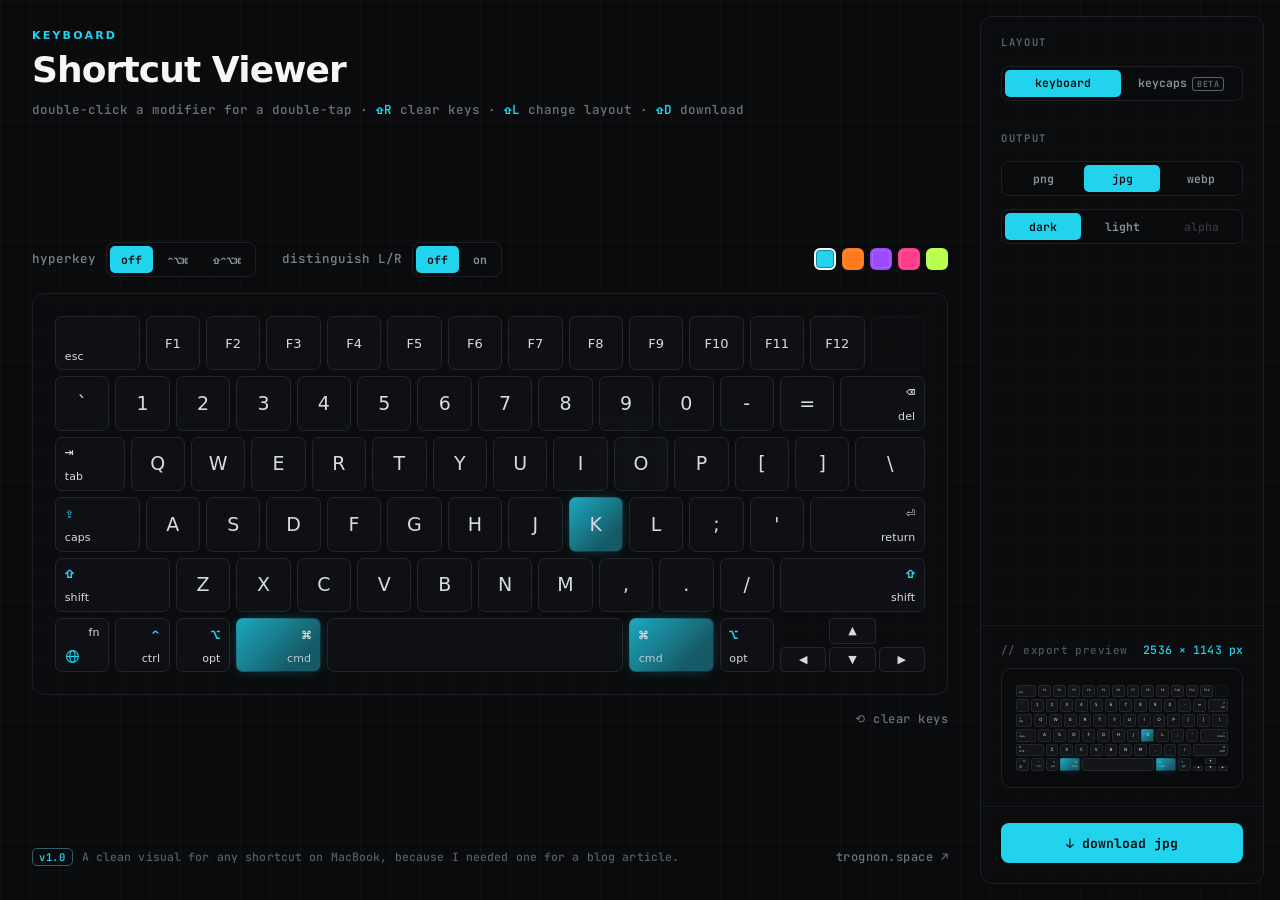
==== site/index.html @ 0ba48632 "Add favicon set, config-driven versioning, and monorepo layout - Favicon: ship a static set so crawl" ====
<!DOCTYPE html>
<html lang="en">
<head>
<meta charset="UTF-8" />
<meta name="viewport" content="width=device-width, initial-scale=1.0" />
<title>Keyboard Shortcut Viewer</title>
<meta name="description" content="Pick keys on a Mac keyboard and export a clean keycap image of any shortcut — PNG, JPG, WebP, or SVG. Runs in the browser, no sign-up." />
<meta property="og:title" content="Keyboard Shortcut Viewer" />
<meta property="og:description" content="Pick keys on a Mac keyboard and export a clean image of any shortcut." />
<meta property="og:type" content="website" />
<meta property="og:url" content="https://ksv.trognon.space/" />
<meta property="og:image" content="https://ksv.trognon.space/og-preview.png" />
<meta name="twitter:card" content="summary_large_image" />
<meta name="twitter:image" content="https://ksv.trognon.space/og-preview.png" />
<link rel="icon" href="/favicon.ico" sizes="any" />
<link rel="icon" href="/favicon/favicon.svg" type="image/svg+xml" />
<link rel="apple-touch-icon" href="/favicon/apple-touch-icon.png" />
<link rel="manifest" href="/favicon/site.webmanifest" />
<link rel="preconnect" href="https://fonts.googleapis.com" />
<link rel="preconnect" href="https://fonts.gstatic.com" crossorigin />
<link href="https://fonts.googleapis.com/css2?family=JetBrains+Mono:wght@500;600&display=swap" rel="stylesheet" />
<link rel="stylesheet" href="styles.css" />
<style>
  html, body { margin: 0; height: 100%; background: #0a0b0d; }
  /* desktop-only: below the app's min-width the page scrolls horizontally instead of cramming */
  body { overflow-x: auto; }
  #app { height: 100vh; }
</style>
</head>
<body>
<div id="app" class="ksv-app opt-d">
  <div class="frame-grid"></div>
  <div class="grid-lit"></div>

  <div class="stage">
    <div class="head">
      <span class="eyebrow">keyboard</span>
      <h1 class="title">Shortcut Viewer</h1>
      <p class="lede">double-click a modifier for a double-tap · <b>⇧R</b> clear keys · <b>⇧L</b> change layout · <b>⇧D</b> download</p>
    </div>

    <div class="kb-wrap">
      <div class="kb-controls">
        <div class="kbc">
          <span class="kbc-l">hyperkey</span>
          <div class="seg" id="hyperSeg"></div>
        </div>
        <div class="kbc">
          <span class="kbc-l">distinguish L/R</span>
          <div class="seg" id="lrSeg"></div>
        </div>
        <div class="kbc accent-kbc">
          <div class="swatches" id="accentSwatches"></div>
        </div>
      </div>

      <div class="panel"><div id="kbMount"></div></div>

      <div class="kb-foot">
        <button class="reset-btn" id="resetBtn">⟲ clear keys</button>
      </div>
    </div>

    <footer class="d-footer">
      <span class="cf-meta"><span class="cf-ver">v1.0</span><span class="cf-text">A clean visual for any shortcut on MacBook, because I needed one for a blog article.</span></span>
      <a class="cf-link" href="https://trognon.space" target="_blank" rel="noopener noreferrer">trognon.space ↗</a>
    </footer>
  </div>

  <aside class="rail">
    <div class="inspector">
      <section class="grp">
        <div class="grp-h">layout</div>
        <div class="seg wide" id="layoutSeg"></div>
      </section>

      <section class="grp">
        <div class="grp-h">output</div>
        <div class="seg wide" id="extSeg"></div>
        <div class="seg wide" id="bgSeg"></div>
      </section>
    </div>

    <div class="rail-prev">
      <div class="fl-row">
        <span class="rlbl">// export preview</span>
        <span class="cap" id="sizeCap">—</span>
      </div>
      <div class="prev-card bg-dark" id="preview"></div>
    </div>

    <div class="rail-foot">
      <button class="go" id="downloadBtn">↓ download png</button>
    </div>
  </aside>
</div>

<script src="config.js"></script>
<script src="ksv.js"></script>
<script src="app.js"></script>
</body>
</html>
---- site/styles.css ----
/* ===== shared keyboard ===== */
.opt-d .d-footer {
  /* in-flow at the bottom (kb-wrap's auto margins push it down); shares the same
     centered content column as .head / .kb-wrap so its edges line up with the keyboard */
  width: 100%; max-width: var(--content-max); margin: 0 auto;
  display: flex; align-items: center; justify-content: space-between; gap: 18px;
  padding: 16px 0 4px; pointer-events: none;
}
.opt-d .d-footer .cf-meta { display: flex; align-items: center; gap: 9px; min-width: 0; }
.opt-d .d-footer .cf-ver { flex: none; font: 600 10.5px/1 var(--mono); letter-spacing: .06em; color: var(--accent); padding: 3px 6px; border: 1px solid color-mix(in oklab, var(--accent) 35%, #23262d); border-radius: 5px; }
.opt-d .d-footer .cf-text { font: 500 11.5px/1 var(--mono); color: #565d67; letter-spacing: .01em; white-space: nowrap; overflow: hidden; text-overflow: ellipsis; }
.opt-d .d-footer .cf-link { font: 500 12px/1 var(--mono); letter-spacing: .04em; color: #6b7280; text-decoration: none; flex: none; pointer-events: auto; transition: color .14s ease; }
.opt-d .d-footer .cf-link:hover { color: var(--accent); }
.ksv-kb { display: flex; flex-direction: column; gap: var(--g, 6px); width: 100%; }
.ksv-fnrow { display: grid; grid-template-columns: repeat(58, 1fr); gap: var(--g, 6px); }
.ksv-row { display: grid; grid-template-columns: repeat(58, 1fr); gap: var(--g, 6px); }
/* blank Touch ID placeholder at the end of the function row */
.ksv-touchid { pointer-events: none; opacity: .4; }
.ksv-touchid::after { content: ''; width: 38%; aspect-ratio: 1; border-radius: 50%; border: 1px solid var(--keyBorder); opacity: .55; }
.ksv-key {
  position: relative; box-sizing: border-box;
  border: 1px solid var(--keyBorder); background: var(--keyBg); color: var(--keyFg);
  /* key geometry derives from --keyH via the KEYSPEC ratios (see ksv.js applySpec);
     fallbacks here mirror KEYSPEC so the stylesheet is still correct on its own */
  border-radius: calc(var(--keyH, 56px) * var(--r-radius, 0.125)); height: var(--keyH, 58px);
  display: flex; align-items: center; justify-content: center;
  font: 400 max(var(--fmin-letter, 19px), calc(var(--keyH, 56px) * var(--r-letter, 0.340)))/1 var(--ui); cursor: pointer; user-select: none; padding: 0;
  transition: transform .05s ease;
}
.ksv-fn { font-size: max(var(--fmin-fn, 13px), calc(var(--keyH, 56px) * var(--r-fn, 0.232))); }
.ksv-fn.esc { flex-direction: column; align-items: flex-start; justify-content: flex-end; padding: calc(var(--keyH, 56px) * var(--r-pady, 0.143)) calc(var(--keyH, 56px) * var(--r-padx, 0.161)); }
.ksv-fn.esc .sub { font-size: max(var(--fmin-sub, 11px), calc(var(--keyH, 56px) * var(--r-sub, 0.196))); font-weight: 500; letter-spacing: .01em; color: var(--keyFg); }
.ksv-key.sm { flex-direction: column; align-items: flex-start; justify-content: space-between; padding: calc(var(--keyH, 56px) * var(--r-pady, 0.143)) calc(var(--keyH, 56px) * var(--r-padx, 0.161)); font-size: max(var(--fmin-fn, 13px), calc(var(--keyH, 56px) * var(--r-fn, 0.232))); }
.ksv-key.sm .cap { font-size: max(var(--fmin-glyph, 15px), calc(var(--keyH, 56px) * var(--r-glyph, 0.268))); line-height: 1; color: var(--keyFg); }
.ksv-key.sm.ralign { align-items: flex-end; text-align: right; }
/* fn key (like a real Mac): globe icon bottom-left, "fn" text top-right */
.ksv-key.sm.fnkey { flex-direction: column; justify-content: space-between; }
.ksv-key.sm.fnkey .cap { order: 2; align-self: flex-start; }
.ksv-key.sm.fnkey .sub { order: 1; align-self: flex-end; }
.ic { display: block; }
.ksv-key.modkey:not(.on) .cap, .ksv-key.hyper:not(.on) .cap { color: var(--accent); }
.ksv-key.sm .sub { font-size: max(var(--fmin-sub, 11px), calc(var(--keyH, 56px) * var(--r-sub, 0.196))); font-weight: 500; letter-spacing: .01em; color: var(--keyFg); }
.ksv-key:hover { border-color: var(--accent); }
.ksv-key.is-hyper:not(.on) { border-color: var(--accent); }
.ksv-key.is-hyper:not(.on) .cap { color: var(--accent); }
.ksv-key.is-hyper:not(.on) .sub { color: var(--accent); }
.ksv-key.locked { opacity: .28; cursor: not-allowed; }
.ksv-key.locked:hover { border-color: var(--keyBorder); }
.ksv-key.maxed { opacity: .28; cursor: not-allowed; }
.ksv-key.maxed:hover { border-color: var(--keyBorder); }
.ksv-key:active { transform: translateY(1px); }
.ksv-key.dbl::after {
  content: '2'; position: absolute; top: -6px; right: -6px; z-index: 4;
  width: 18px; height: 18px; border-radius: 50%;
  background: var(--accent); color: var(--onFg, #0a0b0d);
  font: 700 11px/18px var(--ui); text-align: center;
  box-shadow: 0 0 0 2px var(--keyBg, #131519);
}
.ksv-static .ksv-key.dbl::after { width: 11px; height: 11px; font-size: 7px; line-height: 11px; top: -3px; right: -3px; box-shadow: 0 0 0 1.5px var(--keyBg, #131519); }
.ksv-key.on,
.ksv-key.hyper.on,
.ksv-key.modkey.on {
  background: color-mix(in oklab, var(--accent) 32%, transparent);
  border-color: transparent; color: var(--keyFg);
  box-shadow: 0 0 0 1px var(--accent);
}
.ksv-key.on .sub { opacity: .85; }
/* selected-key fill + ring — shared by the live selector and the export preview, and
   mirrored on <canvas> by boardSurface(). All values come from ONSTATE (ksv.js) via
   the --on-* custom properties, so the look stays identical across all three. */
.opt-d .stage .ksv-key.on,
.opt-d .is-board .ksv-key.on {
  border: 1px solid transparent;
  background:
    linear-gradient(color-mix(in oklab, var(--accent) calc(var(--on-fill, 0.26) * 100%), transparent) 0 100%) padding-box,
    linear-gradient(135deg,
      color-mix(in oklab, var(--accent) calc(var(--on-ring-from, 0.72) * 100%), transparent),
      color-mix(in oklab, var(--accent) calc(var(--on-ring-to, 0.16) * 100%), transparent) var(--on-ring-stop, 75%)) border-box;
  /* solid key surface behind the translucent accent layers (matches the idle key);
     each surface supplies its own --keyBg — solid on the preview/export, frosted on the selector */
  background-color: var(--keyBg);
}
/* glow geometry is per-surface (the selector tracks the cursor; the preview is
   static) but its accent opacity is shared via --on-glow */
.opt-d .stage .ksv-key.on {
  box-shadow: var(--glow-x, 0px) var(--glow-y, 0px) 16px -6px color-mix(in oklab, var(--accent) calc(var(--on-glow, 0.5) * 100%), transparent);
}
.ksv-arrows { display: grid; grid-template-columns: repeat(3, 1fr); grid-template-rows: 1fr 1fr; gap: 3px; }
.ksv-arrows .ar { height: calc((var(--keyH, 58px) - 3px) / 2); font-size: max(var(--fmin-sub, 11px), calc(var(--keyH, 56px) * var(--r-sub, 0.196))); border-radius: calc(var(--keyH, 56px) * var(--r-radius, 0.125) * 0.6); }
.ar.up { grid-column: 2; grid-row: 1; } .ar.lf { grid-column: 1; grid-row: 2; }
.ar.dn { grid-column: 2; grid-row: 2; } .ar.rt { grid-column: 3; grid-row: 2; }

/* ===== shared chips / preview ===== */
.ksv-caps { display: flex; align-items: center; gap: 10px; flex-wrap: wrap; }
.ksv-capsrow { display: inline-flex; align-items: center; gap: 10px; transform-origin: center; flex: none; }
.ksv-chip {
  position: relative;
  display: inline-flex; flex-direction: column; align-items: center; justify-content: center;
  width: 56px; min-width: 56px; height: 56px; padding: 0 6px; border-radius: 12px;
  background: var(--chipBg, #1b1e24); border: 1px solid var(--chipBorder, rgba(255,255,255,.1));
  color: var(--chipFg, #e8eaed); font: 600 24px/1 var(--ui); box-sizing: border-box;
}
.ksv-chip.txt .g, .ksv-chip.mod.txt .g { font-size: 16px; letter-spacing: .02em; }
.ksv-chip .s { font-size: 10px; font-weight: 600; opacity: .8; margin-top: 4px; letter-spacing: .04em; text-transform: uppercase; }
.ksv-chip.hyper { background: var(--accent); border-color: transparent; color: var(--onFg, #fff); }
.ksv-chip.mod .g { font-size: 22px; }
.ksv-chip .dbbadge {
  position: absolute; top: -7px; right: -7px; width: 19px; height: 19px; border-radius: 50%;
  background: var(--accent); color: var(--onFg, #0a0b0d);
  font: 700 11px/19px var(--ui); text-align: center;
  box-shadow: 0 0 0 2px var(--chipBg, #131519);
}
.ksv-chip:not(.mod):not(.txt) .g { font-size: 18px; }
.ksv-chip.sym .g { font-size: 24px; }
.ksv-plus { font: 500 20px/1 var(--ui); color: var(--muted, #5b6472); }
.ksv-empty { font: 500 15px/1.4 var(--ui); color: var(--muted, #5b6472); }

/* ===== canvas frame resets ===== */
.ksv-app { box-sizing: border-box; width: 100%; height: 100%; font-family: var(--ui); -webkit-font-smoothing: antialiased; }
.ksv-app * { box-sizing: border-box; }

/* ================= OPTION D — Console Inspector (primary) ================= */
.opt-d {
  --ui: -apple-system, 'SF Pro Display', ui-sans-serif, system-ui, sans-serif;
  --mono: 'JetBrains Mono', ui-monospace, 'SF Mono', monospace;
  --accent: #22d3ee; --onFg: #0a0b0d;
  --keyFg: #d7dbe0; --keyBorder: #23262d;
  /* translucent so the live keys read frosted over the panel; the flat export and
     its preview use the solid colour instead (KSV.KEYBG, applied via applySpec) */
  --keyBg: rgba(19,21,25,0.6);
  --chipBg: #131519; --chipFg: #e6eaef; --chipBorder: #23262d; --muted: #5a616b;
  background: #0a0b0d; color: #d7dbe0;
  position: relative;
  /* desktop-only: never let the layout cram below this — narrower viewports scroll horizontally */
  min-width: 1120px;
  /* rail grows gently on large screens, the stage (1fr) takes the rest */
  display: grid; grid-template-columns: 1fr 300px;
  /* content max-width that the stage column centers around (see .head / .kb-wrap / .d-footer) */
  --content-max: 1180px;
}
.opt-d .frame-grid {
  position: absolute; inset: 0; z-index: 0; pointer-events: none;
  background-image: linear-gradient(#ffffff05 1px, transparent 1px), linear-gradient(90deg, #ffffff05 1px, transparent 1px);
  background-size: 30px 30px;
}
/* left stage */
.opt-d .stage {
  position: relative; z-index: 1; padding: 30px 32px; display: flex; flex-direction: column; min-width: 0;
}
.opt-d .stage > * { position: relative; z-index: 1; }
.opt-d .grid-lit {
  position: absolute; inset: 0; z-index: 0; pointer-events: none;
  background-image:
    linear-gradient(color-mix(in oklab, var(--accent) 28%, transparent) 1px, transparent 1px),
    linear-gradient(90deg, color-mix(in oklab, var(--accent) 28%, transparent) 1px, transparent 1px);
  background-size: 30px 30px;
  background-position: var(--vx, 0px) var(--vy, 0px);
  -webkit-mask-image: radial-gradient(var(--glow-r, 90px) circle at var(--gx, 50%) var(--gy, -40%), #000, rgba(0,0,0,.3) 50%, transparent 72%);
  mask-image: radial-gradient(var(--glow-r, 90px) circle at var(--gx, 50%) var(--gy, -40%), #000, rgba(0,0,0,.3) 50%, transparent 72%);
}
.opt-d .head { width: 100%; max-width: var(--content-max); margin: 0 auto 22px; }
.opt-d .head .eyebrow { display: block; font: 600 11px/1 var(--ui); letter-spacing: .2em; text-transform: uppercase; color: var(--accent); margin-bottom: 11px; }
.opt-d .head .title { margin: 0; font: 700 clamp(36px, 2.4vw, 48px)/1 var(--ui); letter-spacing: -.025em; color: #f4f6f7; }
.opt-d .head .lede { margin: 13px 0 0; font: 500 12.5px/1.5 var(--mono); color: #6b7280; }
.opt-d .head .lede b { color: var(--accent); font-weight: 600; }
.opt-d .panel { border: 1px solid #1d2026; background: rgba(13,15,18,0.4); -webkit-backdrop-filter: blur(3px); backdrop-filter: blur(3px); border-radius: 12px; padding: 22px; margin: 0; }
.opt-d .kb-wrap { margin: auto; width: 100%; max-width: var(--content-max); }
.opt-d .kb-foot { display: flex; justify-content: flex-end; margin-top: 12px; }
.opt-d .reset-btn {
  display: inline-flex; align-items: center; gap: 6px; padding: 6px 0; background: none; border: none;
  cursor: pointer; font: 500 12px/1 var(--mono); letter-spacing: .04em; color: #6b7280; transition: color .14s ease;
}
.opt-d .reset-btn:hover { color: var(--accent); }

/* modifier-key controls live in the main frame, by the keyboard */
.opt-d .kb-controls { display: flex; flex-wrap: wrap; align-items: center; gap: 14px 26px; margin: 0 0 16px; }
.opt-d .kbc { display: flex; align-items: center; gap: 10px; }
.opt-d .kbc.accent-kbc { margin-left: auto; }
.opt-d .kbc.accent-kbc .swatches { gap: 6px; }
.opt-d .kbc.accent-kbc .sw-chip { width: 22px; height: 22px; border-radius: 6px; }
.opt-d .kbc-l { font: 500 12.5px/1 var(--mono); color: #7b828c; }

/* right rail — floats over the grid like the keyboard case */
.opt-d .rail {
  position: relative; z-index: 1;
  margin: 16px 16px 16px 0;
  /* match the keyboard case (.panel) so both floating surfaces read the same:
     same border, radius, fill, blur, and no shadow */
  border: 1px solid #1d2026; border-radius: 12px;
  background: rgba(13,15,18,0.4);
  -webkit-backdrop-filter: blur(3px); backdrop-filter: blur(3px);
  display: flex; flex-direction: column; min-height: 0; overflow: hidden;
}
.opt-d .rlbl { font: 500 11px/1 var(--mono); letter-spacing: .04em; color: #4f565f; }
.opt-d .prev-card {
  margin-top: 12px; min-height: 80px; border: 1px solid #1d2026; background: #0a0b0d;
  border-radius: 10px; padding: 16px 14px; display: flex; align-items: center; justify-content: center; overflow: hidden;
  background-image: linear-gradient(#ffffff04 1px, transparent 1px), linear-gradient(90deg, #ffffff04 1px, transparent 1px);
  background-size: 14px 14px;
}

.opt-d .inspector { flex: 1; overflow-y: auto; overflow-x: hidden; padding: 20px; display: flex; flex-direction: column; gap: 32px; }
.opt-d .grp { display: flex; flex-direction: column; gap: 13px; }
.opt-d .grp-h { font: 600 10.5px/1 var(--mono); letter-spacing: .16em; text-transform: uppercase; color: #5f6775; margin-bottom: 5px; }
.opt-d .fl-row { display: flex; align-items: baseline; justify-content: space-between; gap: 10px; }
.opt-d .cap { font: 500 11.5px/1 var(--mono); color: var(--accent); letter-spacing: .01em; }
.opt-d .seg { display: inline-flex; gap: 3px; background: #0a0b0d; border: 1px solid #1d2026; border-radius: 8px; padding: 3px; }
.opt-d .seg.wide { width: 100%; }
.opt-d .seg.wide button { flex: 1; }
.opt-d .seg button { height: 27px; padding: 0 11px; border: none; background: none; border-radius: 5px; font: 600 11.5px/1 var(--mono); color: #8a93a0; cursor: pointer; text-transform: lowercase; }
.opt-d .seg button.on { background: var(--accent); color: var(--onFg, #0a0b0d); }
.opt-d .seg button:not(.on):not(.is-off):hover { background: #1b1f25; color: #cfd4da; }
.opt-d .seg-beta { margin-left: 5px; padding: 0 4px; border: 1px solid currentColor; border-radius: 3px; font-size: 8.5px; font-weight: 700; letter-spacing: .05em; text-transform: uppercase; opacity: .65; vertical-align: middle; }
.opt-d .seg button.is-off { opacity: .3; cursor: not-allowed; }
.opt-d .seg.disabled { opacity: .42; }
.opt-d .seg.disabled button { cursor: not-allowed; }

.opt-d .rail-foot { padding: 16px 20px 20px; border-top: 1px solid #16191d; display: flex; gap: 10px; }
.opt-d .rail-foot .go { flex: 1; height: 40px; border-radius: 8px; border: none; background: var(--accent); color: var(--onFg, #0a0b0d); font: 700 13px/1 var(--mono); cursor: pointer; text-transform: lowercase; }
.opt-d .rail-foot .go:hover { filter: brightness(1.06); }

/* preview pinned at the bottom of the rail */
.opt-d .rail-prev { padding: 18px 20px; border-top: 1px solid #16191d; }
.opt-d .rail-prev .rlbl { color: #4f565f; }
.opt-d .rail-prev .cap { color: var(--accent); }

/* ===== shared accent swatches ===== */
.swatches { display: flex; gap: 7px; }
.sw-chip { width: 26px; height: 26px; border-radius: 7px; border: 2px solid transparent; cursor: pointer; padding: 0; box-shadow: inset 0 0 0 1px rgba(255,255,255,.14); transition: transform .08s ease; }
.sw-chip:hover { transform: translateY(-1px); }
.sw-chip.on { border-color: #f4f6f4; box-shadow: inset 0 0 0 1px rgba(0,0,0,.35); }

/* ===== preview background variants ===== */
/* dark export is a flat #0a0b0d fill — drop the preview grid so it matches */
.ksv-app .prev-card.bg-dark { background-image: none; }
.ksv-app .prev-card.bg-light { background: #f3f0f8; background-image: none; border-color: #e2dcec; }
.ksv-app .bg-light .ksv-plus { color: #9aa094; }
.ksv-app .prev-card.bg-trans {
  background-color: #0c0d10;
  background-image: conic-gradient(#ffffff12 90deg, transparent 90deg 180deg, #ffffff12 180deg 270deg, transparent 270deg);
  background-size: 18px 18px;
}

/* ===== board preview — the same keyboard as the selector, scaled down =====
   The preview is a real (static) selector keyboard: it inherits every KEYSPEC
   ratio, so it shares the selector's exact proportions. Only the px floors are
   zeroed (via the static flag in applySpec) so labels shrink with the keys. */
.ksv-app .is-board .ksv-kb { width: 100%; }
/* solid key surface (--keyBg) is set on the preview keyboard by applySpec from the
   shared KSV.KEYBG, so it always matches the export */
.ksv-app .is-board .ksv-key { min-height: 0; }
.ksv-app .is-board .ksv-key.sm .sub { display: block; }
.ksv-app .is-board .ksv-fnrow { gap: var(--g); }
.ksv-app .is-board .ksv-arrows { gap: 2px; }
.ksv-app .is-board .ksv-arrows .ar { height: calc((var(--keyH) - 2px) / 2); }
.ksv-app .is-board .ksv-key:hover { border-color: var(--keyBorder); }
/* board preview shares the fill + ring rule above; only its static glow differs */
.opt-d .is-board .ksv-key.on {
  box-shadow: 0 0 12px -4px color-mix(in oklab, var(--accent) calc(var(--on-glow, 0.5) * 100%), transparent);
}
/* static export-preview keyboard is display-only, not interactive */
.ksv-static .ksv-key { pointer-events: none; cursor: default; }
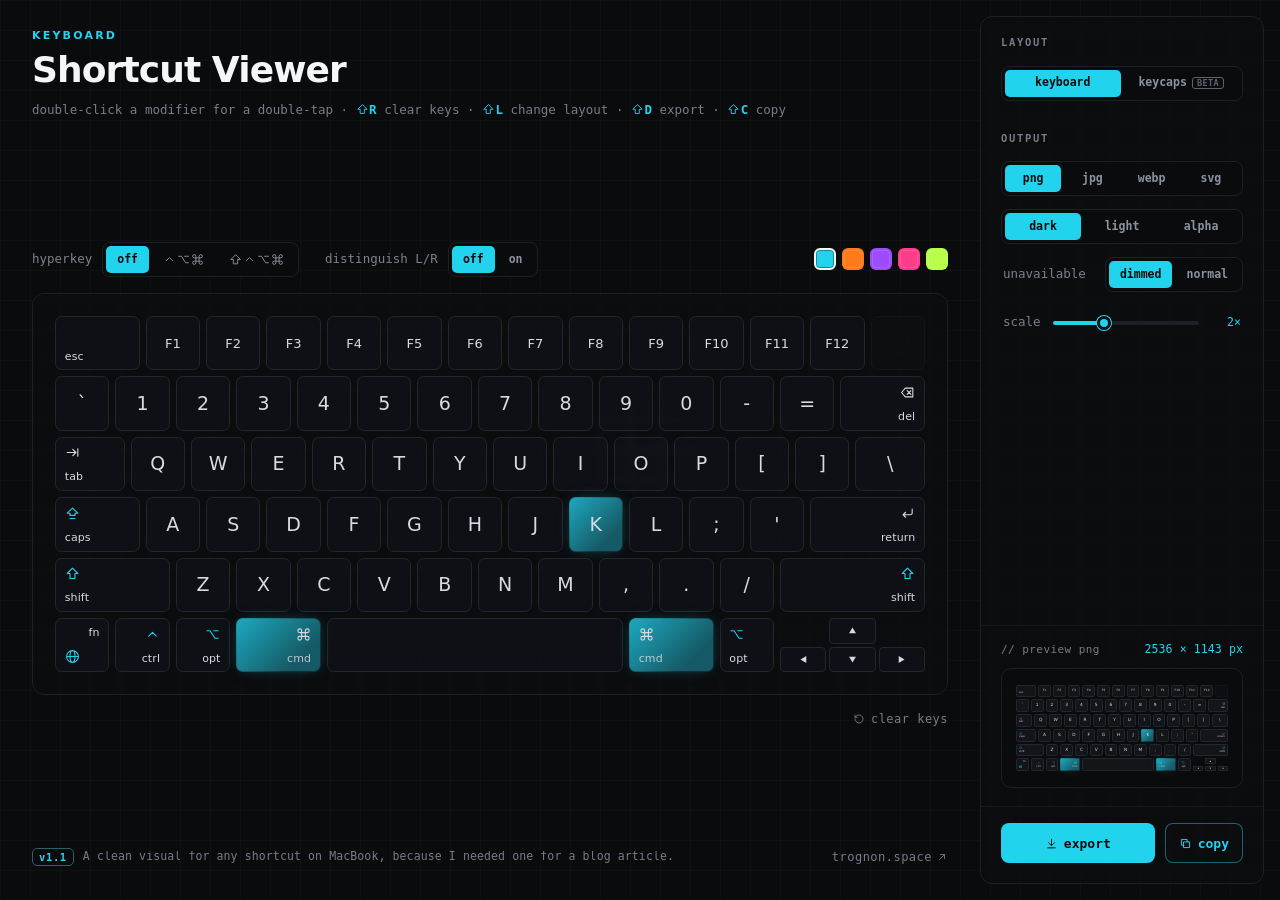
==== commit bf22fe8d: "v1.1: keyboard SVG export, scale, copy, Inter labels, audit fixes Export - Full-keyboard export draw" ====
--- a/site/index.html
+++ b/site/index.html
@@ -4,28 +4,30 @@
 <meta charset="UTF-8" />
 <meta name="viewport" content="width=device-width, initial-scale=1.0" />
 <title>Keyboard Shortcut Viewer</title>
-<meta name="description" content="Pick keys on a Mac keyboard and export a clean keycap image of any shortcut — PNG, JPG, WebP, or SVG. Runs in the browser, no sign-up." />
+<meta name="description" content="Pick any Mac shortcut and export it as a clean image — the full MacBook keyboard or compact keycaps, in PNG, JPG, WebP, or SVG. Hyperkey, left/right modifiers, double-tap. Runs in the browser, no sign-up." />
+<meta name="theme-color" content="#0a0b0d" />
+<meta name="color-scheme" content="dark" />
+<link rel="canonical" href="https://ksv.trognon.space/" />
+<meta property="og:site_name" content="Keyboard Shortcut Viewer" />
 <meta property="og:title" content="Keyboard Shortcut Viewer" />
-<meta property="og:description" content="Pick keys on a Mac keyboard and export a clean image of any shortcut." />
+<meta property="og:description" content="Pick any Mac shortcut and export it as a clean image — full keyboard or keycaps. No install, no sign-up." />
 <meta property="og:type" content="website" />
 <meta property="og:url" content="https://ksv.trognon.space/" />
 <meta property="og:image" content="https://ksv.trognon.space/og-preview.png" />
+<meta property="og:image:width" content="1200" />
+<meta property="og:image:height" content="630" />
+<meta property="og:image:alt" content="Keyboard Shortcut Viewer: a MacBook keyboard with ⌘K selected, next to the export panel." />
 <meta name="twitter:card" content="summary_large_image" />
+<meta name="twitter:title" content="Keyboard Shortcut Viewer" />
+<meta name="twitter:description" content="Pick any Mac shortcut and export it as a clean image — full keyboard or keycaps. No install, no sign-up." />
 <meta name="twitter:image" content="https://ksv.trognon.space/og-preview.png" />
 <link rel="icon" href="/favicon.ico" sizes="any" />
 <link rel="icon" href="/favicon/favicon.svg" type="image/svg+xml" />
 <link rel="apple-touch-icon" href="/favicon/apple-touch-icon.png" />
 <link rel="manifest" href="/favicon/site.webmanifest" />
-<link rel="preconnect" href="https://fonts.googleapis.com" />
-<link rel="preconnect" href="https://fonts.gstatic.com" crossorigin />
-<link href="https://fonts.googleapis.com/css2?family=JetBrains+Mono:wght@500;600&display=swap" rel="stylesheet" />
+<link rel="preload" href="fonts/Inter-400.woff2" as="font" type="font/woff2" crossorigin />
+<link rel="preload" href="fonts/JetBrainsMono-500.woff2" as="font" type="font/woff2" crossorigin />
 <link rel="stylesheet" href="styles.css" />
-<style>
-  html, body { margin: 0; height: 100%; background: #0a0b0d; }
-  /* desktop-only: below the app's min-width the page scrolls horizontally instead of cramming */
-  body { overflow-x: auto; }
-  #app { height: 100vh; }
-</style>
 </head>
 <body>
 <div id="app" class="ksv-app opt-d">
@@ -36,7 +38,7 @@
     <div class="head">
       <span class="eyebrow">keyboard</span>
       <h1 class="title">Shortcut Viewer</h1>
-      <p class="lede">double-click a modifier for a double-tap · <b>⇧R</b> clear keys · <b>⇧L</b> change layout · <b>⇧D</b> download</p>
+      <p class="lede">double-click a modifier for a double-tap · <b><i data-icon="shift"></i>R</b> clear keys · <b><i data-icon="shift"></i>L</b> change layout · <b><i data-icon="shift"></i>D</b> export · <b><i data-icon="shift"></i>C</b> copy</p>
     </div>
 
     <div class="kb-wrap">
@@ -57,13 +59,13 @@
       <div class="panel"><div id="kbMount"></div></div>
 
       <div class="kb-foot">
-        <button class="reset-btn" id="resetBtn">⟲ clear keys</button>
+        <button class="reset-btn" id="resetBtn"><i data-icon="reset"></i>clear keys</button>
       </div>
     </div>
 
     <footer class="d-footer">
       <span class="cf-meta"><span class="cf-ver">v1.0</span><span class="cf-text">A clean visual for any shortcut on MacBook, because I needed one for a blog article.</span></span>
-      <a class="cf-link" href="https://trognon.space" target="_blank" rel="noopener noreferrer">trognon.space ↗</a>
+      <a class="cf-link" href="https://trognon.space" target="_blank" rel="noopener noreferrer">trognon.space<i data-icon="external"></i></a>
     </footer>
   </div>
 
@@ -78,24 +80,35 @@
         <div class="grp-h">output</div>
         <div class="seg wide" id="extSeg"></div>
         <div class="seg wide" id="bgSeg"></div>
+        <div class="opt-row">
+          <span class="kbc-l">unavailable</span>
+          <div class="seg" id="dimSeg"></div>
+        </div>
+        <div class="scale-row">
+          <span class="kbc-l">scale</span>
+          <input type="range" id="scaleRange" aria-label="export scale" />
+          <span class="cap" id="scaleVal">2×</span>
+        </div>
       </section>
     </div>
 
     <div class="rail-prev">
       <div class="fl-row">
-        <span class="rlbl">// export preview</span>
+        <span class="rlbl" id="previewLbl">// preview png</span>
         <span class="cap" id="sizeCap">—</span>
       </div>
       <div class="prev-card bg-dark" id="preview"></div>
     </div>
 
     <div class="rail-foot">
-      <button class="go" id="downloadBtn">↓ download png</button>
+      <button class="go" id="exportBtn">export</button>
+      <button class="go alt" id="copyBtn">copy</button>
     </div>
   </aside>
 </div>
 
 <script src="config.js"></script>
+<script src="select.js"></script>
 <script src="ksv.js"></script>
 <script src="app.js"></script>
 </body>
--- a/site/styles.css
+++ b/site/styles.css
@@ -1,3 +1,22 @@
+/* ===== self-hosted fonts (tools/build-fonts.py): no third-party request =====
+   Inter for the key labels; JetBrains Mono for the UI's mono text */
+@font-face { font-family: 'JetBrains Mono'; src: url(fonts/JetBrainsMono-500.woff2) format('woff2'); font-weight: 500; font-style: normal; font-display: swap; }
+@font-face { font-family: 'JetBrains Mono'; src: url(fonts/JetBrainsMono-600.woff2) format('woff2'); font-weight: 600; font-style: normal; font-display: swap; }
+@font-face { font-family: 'KSV Inter'; src: url(fonts/Inter-400.woff2) format('woff2'); font-weight: 400; font-style: normal; font-display: block; }
+@font-face { font-family: 'KSV Inter'; src: url(fonts/Inter-500.woff2) format('woff2'); font-weight: 500; font-style: normal; font-display: block; }
+@font-face { font-family: 'KSV Inter'; src: url(fonts/Inter-600.woff2) format('woff2'); font-weight: 600; font-style: normal; font-display: block; }
+@font-face { font-family: 'KSV Inter'; src: url(fonts/Inter-700.woff2) format('woff2'); font-weight: 700; font-style: normal; font-display: block; }
+
+/* ===== page ===== */
+html, body { margin: 0; height: 100%; background: #0a0b0d; }
+/* desktop-only: below the app's min-width the page scrolls horizontally instead of cramming.
+   body is the scroller (html clips), so the wide app never overflows the document itself —
+   otherwise mobile browsers widen the layout viewport to fit it, the page height grows with
+   it, and the app (100vh) ends up a band at the top of a mostly empty page. */
+html { overflow: hidden; }
+body { overflow: auto; }
+#app { height: 100%; }
+
 /* ===== shared keyboard ===== */
 .opt-d .d-footer {
   /* in-flow at the bottom (kb-wrap's auto margins push it down); shares the same
@@ -8,8 +27,8 @@
 }
 .opt-d .d-footer .cf-meta { display: flex; align-items: center; gap: 9px; min-width: 0; }
 .opt-d .d-footer .cf-ver { flex: none; font: 600 10.5px/1 var(--mono); letter-spacing: .06em; color: var(--accent); padding: 3px 6px; border: 1px solid color-mix(in oklab, var(--accent) 35%, #23262d); border-radius: 5px; }
-.opt-d .d-footer .cf-text { font: 500 11.5px/1 var(--mono); color: #565d67; letter-spacing: .01em; white-space: nowrap; overflow: hidden; text-overflow: ellipsis; }
-.opt-d .d-footer .cf-link { font: 500 12px/1 var(--mono); letter-spacing: .04em; color: #6b7280; text-decoration: none; flex: none; pointer-events: auto; transition: color .14s ease; }
+.opt-d .d-footer .cf-text { font: 500 11.5px/1 var(--mono); color: var(--muted-text); letter-spacing: .01em; white-space: nowrap; overflow: hidden; text-overflow: ellipsis; }
+.opt-d .d-footer .cf-link { display: inline-flex; align-items: center; gap: 4px; font: 500 12px/1 var(--mono); letter-spacing: .04em; color: var(--muted-text); text-decoration: none; flex: none; pointer-events: auto; transition: color .14s ease; }
 .opt-d .d-footer .cf-link:hover { color: var(--accent); }
 .ksv-kb { display: flex; flex-direction: column; gap: var(--g, 6px); width: 100%; }
 .ksv-fnrow { display: grid; grid-template-columns: repeat(58, 1fr); gap: var(--g, 6px); }
@@ -24,7 +43,7 @@
      fallbacks here mirror KEYSPEC so the stylesheet is still correct on its own */
   border-radius: calc(var(--keyH, 56px) * var(--r-radius, 0.125)); height: var(--keyH, 58px);
   display: flex; align-items: center; justify-content: center;
-  font: 400 max(var(--fmin-letter, 19px), calc(var(--keyH, 56px) * var(--r-letter, 0.340)))/1 var(--ui); cursor: pointer; user-select: none; padding: 0;
+  font: 400 max(var(--fmin-letter, 19px), calc(var(--keyH, 56px) * var(--r-letter, 0.340)))/1 var(--key); cursor: pointer; user-select: none; padding: 0;
   transition: transform .05s ease;
 }
 .ksv-fn { font-size: max(var(--fmin-fn, 13px), calc(var(--keyH, 56px) * var(--r-fn, 0.232))); }
@@ -38,6 +57,8 @@
 .ksv-key.sm.fnkey .cap { order: 2; align-self: flex-start; }
 .ksv-key.sm.fnkey .sub { order: 1; align-self: flex-end; }
 .ic { display: block; }
+/* a run of glyphs inline in text (segmented control labels) */
+.ic-row { display: inline-flex; align-items: center; gap: 1px; font-size: 13px; vertical-align: middle; }
 .ksv-key.modkey:not(.on) .cap, .ksv-key.hyper:not(.on) .cap { color: var(--accent); }
 .ksv-key.sm .sub { font-size: max(var(--fmin-sub, 11px), calc(var(--keyH, 56px) * var(--r-sub, 0.196))); font-weight: 500; letter-spacing: .01em; color: var(--keyFg); }
 .ksv-key:hover { border-color: var(--accent); }
@@ -53,7 +74,7 @@
   content: '2'; position: absolute; top: -6px; right: -6px; z-index: 4;
   width: 18px; height: 18px; border-radius: 50%;
   background: var(--accent); color: var(--onFg, #0a0b0d);
-  font: 700 11px/18px var(--ui); text-align: center;
+  font: 700 11px/18px var(--key); text-align: center;
   box-shadow: 0 0 0 2px var(--keyBg, #131519);
 }
 .ksv-static .ksv-key.dbl::after { width: 11px; height: 11px; font-size: 7px; line-height: 11px; top: -3px; right: -3px; box-shadow: 0 0 0 1.5px var(--keyBg, #131519); }
@@ -98,7 +119,7 @@
   display: inline-flex; flex-direction: column; align-items: center; justify-content: center;
   width: 56px; min-width: 56px; height: 56px; padding: 0 6px; border-radius: 12px;
   background: var(--chipBg, #1b1e24); border: 1px solid var(--chipBorder, rgba(255,255,255,.1));
-  color: var(--chipFg, #e8eaed); font: 600 24px/1 var(--ui); box-sizing: border-box;
+  color: var(--chipFg, #e8eaed); font: 600 24px/1 var(--key); box-sizing: border-box;
 }
 .ksv-chip.txt .g, .ksv-chip.mod.txt .g { font-size: 16px; letter-spacing: .02em; }
 .ksv-chip .s { font-size: 10px; font-weight: 600; opacity: .8; margin-top: 4px; letter-spacing: .04em; text-transform: uppercase; }
@@ -107,12 +128,12 @@
 .ksv-chip .dbbadge {
   position: absolute; top: -7px; right: -7px; width: 19px; height: 19px; border-radius: 50%;
   background: var(--accent); color: var(--onFg, #0a0b0d);
-  font: 700 11px/19px var(--ui); text-align: center;
+  font: 700 11px/19px var(--key); text-align: center;
   box-shadow: 0 0 0 2px var(--chipBg, #131519);
 }
 .ksv-chip:not(.mod):not(.txt) .g { font-size: 18px; }
 .ksv-chip.sym .g { font-size: 24px; }
-.ksv-plus { font: 500 20px/1 var(--ui); color: var(--muted, #5b6472); }
+.ksv-plus { font: 500 20px/1 var(--key); color: var(--muted, #5b6472); }
 .ksv-empty { font: 500 15px/1.4 var(--ui); color: var(--muted, #5b6472); }
 
 /* ===== canvas frame resets ===== */
@@ -122,6 +143,10 @@
 /* ================= OPTION D — Console Inspector (primary) ================= */
 .opt-d {
   --ui: -apple-system, 'SF Pro Display', ui-sans-serif, system-ui, sans-serif;
+  /* key labels (keyboard, chips, badges) — the same font the exports draw (KSV.UIFONT) */
+  --key: 'KSV Inter', var(--ui);
+  /* secondary text: the darkest grey that still reads at WCAG AA (4.5:1) on the panels */
+  --muted-text: #767d88;
   --mono: 'JetBrains Mono', ui-monospace, 'SF Mono', monospace;
   --accent: #22d3ee; --onFg: #0a0b0d;
   --keyFg: #d7dbe0; --keyBorder: #23262d;
@@ -161,14 +186,15 @@
 .opt-d .head { width: 100%; max-width: var(--content-max); margin: 0 auto 22px; }
 .opt-d .head .eyebrow { display: block; font: 600 11px/1 var(--ui); letter-spacing: .2em; text-transform: uppercase; color: var(--accent); margin-bottom: 11px; }
 .opt-d .head .title { margin: 0; font: 700 clamp(36px, 2.4vw, 48px)/1 var(--ui); letter-spacing: -.025em; color: #f4f6f7; }
-.opt-d .head .lede { margin: 13px 0 0; font: 500 12.5px/1.5 var(--mono); color: #6b7280; }
-.opt-d .head .lede b { color: var(--accent); font-weight: 600; }
+.opt-d .head .lede { margin: 13px 0 0; font: 500 12.5px/1.5 var(--mono); color: var(--muted-text); }
+.opt-d .head .lede b { color: var(--accent); font-weight: 600; white-space: nowrap; }
+.opt-d .head .lede b .ic { display: inline-block; vertical-align: -.15em; margin-right: 1px; }
 .opt-d .panel { border: 1px solid #1d2026; background: rgba(13,15,18,0.4); -webkit-backdrop-filter: blur(3px); backdrop-filter: blur(3px); border-radius: 12px; padding: 22px; margin: 0; }
 .opt-d .kb-wrap { margin: auto; width: 100%; max-width: var(--content-max); }
 .opt-d .kb-foot { display: flex; justify-content: flex-end; margin-top: 12px; }
 .opt-d .reset-btn {
   display: inline-flex; align-items: center; gap: 6px; padding: 6px 0; background: none; border: none;
-  cursor: pointer; font: 500 12px/1 var(--mono); letter-spacing: .04em; color: #6b7280; transition: color .14s ease;
+  cursor: pointer; font: 500 12px/1 var(--mono); letter-spacing: .04em; color: var(--muted-text); transition: color .14s ease;
 }
 .opt-d .reset-btn:hover { color: var(--accent); }
 
@@ -191,7 +217,7 @@
   -webkit-backdrop-filter: blur(3px); backdrop-filter: blur(3px);
   display: flex; flex-direction: column; min-height: 0; overflow: hidden;
 }
-.opt-d .rlbl { font: 500 11px/1 var(--mono); letter-spacing: .04em; color: #4f565f; }
+.opt-d .rlbl { font: 500 11px/1 var(--mono); letter-spacing: .04em; color: var(--muted-text); }
 .opt-d .prev-card {
   margin-top: 12px; min-height: 80px; border: 1px solid #1d2026; background: #0a0b0d;
   border-radius: 10px; padding: 16px 14px; display: flex; align-items: center; justify-content: center; overflow: hidden;
@@ -201,7 +227,7 @@
 
 .opt-d .inspector { flex: 1; overflow-y: auto; overflow-x: hidden; padding: 20px; display: flex; flex-direction: column; gap: 32px; }
 .opt-d .grp { display: flex; flex-direction: column; gap: 13px; }
-.opt-d .grp-h { font: 600 10.5px/1 var(--mono); letter-spacing: .16em; text-transform: uppercase; color: #5f6775; margin-bottom: 5px; }
+.opt-d .grp-h { font: 600 10.5px/1 var(--mono); letter-spacing: .16em; text-transform: uppercase; color: var(--muted-text); margin-bottom: 5px; }
 .opt-d .fl-row { display: flex; align-items: baseline; justify-content: space-between; gap: 10px; }
 .opt-d .cap { font: 500 11.5px/1 var(--mono); color: var(--accent); letter-spacing: .01em; }
 .opt-d .seg { display: inline-flex; gap: 3px; background: #0a0b0d; border: 1px solid #1d2026; border-radius: 8px; padding: 3px; }
@@ -215,13 +241,36 @@
 .opt-d .seg.disabled { opacity: .42; }
 .opt-d .seg.disabled button { cursor: not-allowed; }
 
+/* export scale slider — same track/fill language as the segmented controls */
+/* one labelled control per line in the output group (unavailable keys) */
+.opt-d .opt-row { display: flex; align-items: center; justify-content: space-between; gap: 12px; padding-left: 2px; white-space: nowrap; }
+.opt-d .scale-row { display: flex; align-items: center; gap: 12px; height: 35px; padding: 0 2px; }
+.opt-d .scale-row .cap { min-width: 30px; text-align: right; }
+.opt-d .scale-row.disabled { opacity: .42; }
+.opt-d .scale-row input[type="range"] {
+  flex: 1; height: 4px; margin: 0; border-radius: 4px; cursor: pointer; -webkit-appearance: none; appearance: none;
+  background: linear-gradient(var(--accent), var(--accent)) 0 / var(--fill, 33%) 100% no-repeat, #1d2026;
+}
+.opt-d .scale-row input[type="range"]:disabled { cursor: not-allowed; }
+.opt-d .scale-row input[type="range"]::-webkit-slider-thumb {
+  -webkit-appearance: none; appearance: none; width: 14px; height: 14px; border-radius: 50%;
+  background: var(--accent); border: 3px solid #0a0b0d; box-shadow: 0 0 0 1px var(--accent);
+}
+.opt-d .scale-row input[type="range"]::-moz-range-thumb {
+  width: 8px; height: 8px; border-radius: 50%; background: var(--accent); border: 3px solid #0a0b0d; box-shadow: 0 0 0 1px var(--accent);
+}
+
 .opt-d .rail-foot { padding: 16px 20px 20px; border-top: 1px solid #16191d; display: flex; gap: 10px; }
-.opt-d .rail-foot .go { flex: 1; height: 40px; border-radius: 8px; border: none; background: var(--accent); color: var(--onFg, #0a0b0d); font: 700 13px/1 var(--mono); cursor: pointer; text-transform: lowercase; }
+.opt-d .rail-foot .go { flex: 1; white-space: nowrap; display: flex; align-items: center; justify-content: center; gap: 6px; height: 40px; border-radius: 8px; border: none; background: var(--accent); color: var(--onFg, #0a0b0d); font: 700 13px/1 var(--mono); cursor: pointer; text-transform: lowercase; }
 .opt-d .rail-foot .go:hover { filter: brightness(1.06); }
+/* secondary action next to download: outlined, fills once copied */
+.opt-d .rail-foot .go.alt { flex: none; padding: 0 14px; background: none; color: var(--accent); box-shadow: inset 0 0 0 1px color-mix(in oklab, var(--accent) 45%, transparent); }
+.opt-d .rail-foot .go.alt:hover { filter: none; background: color-mix(in oklab, var(--accent) 12%, transparent); }
+.opt-d .rail-foot .go.alt:disabled { opacity: .42; cursor: not-allowed; background: none; }
+.opt-d .rail-foot .go.alt.is-done { background: color-mix(in oklab, var(--accent) 18%, transparent); }
 
 /* preview pinned at the bottom of the rail */
 .opt-d .rail-prev { padding: 18px 20px; border-top: 1px solid #16191d; }
-.opt-d .rail-prev .rlbl { color: #4f565f; }
 .opt-d .rail-prev .cap { color: var(--accent); }
 
 /* ===== shared accent swatches ===== */
@@ -260,3 +309,9 @@
 }
 /* static export-preview keyboard is display-only, not interactive */
 .ksv-static .ksv-key { pointer-events: none; cursor: default; }
+
+/* keyboard focus: a visible accent ring on everything interactive */
+.opt-d button:focus-visible, .opt-d input:focus-visible, .opt-d a:focus-visible {
+  outline: 2px solid var(--accent); outline-offset: 2px;
+}
+.opt-d .seg button:focus-visible { outline-offset: 0; }
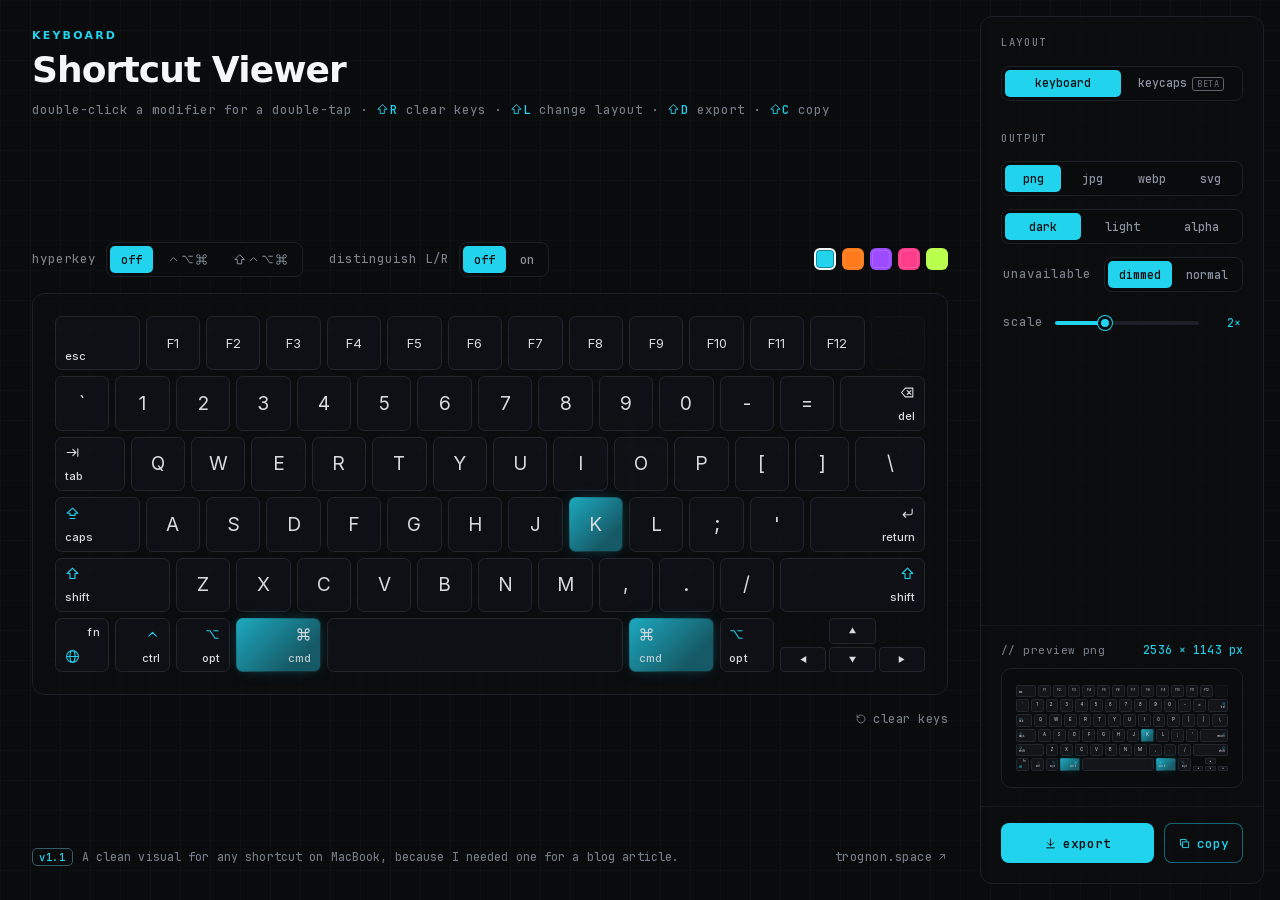
==== commit ca99a47e: "Release hygiene: version label, tag-release guard rails, new social card - Footer version label come" ====
--- a/site/index.html
+++ b/site/index.html
@@ -64,7 +64,7 @@
     </div>
 
     <footer class="d-footer">
-      <span class="cf-meta"><span class="cf-ver">v1.0</span><span class="cf-text">A clean visual for any shortcut on MacBook, because I needed one for a blog article.</span></span>
+      <span class="cf-meta"><span class="cf-ver"></span><span class="cf-text">A clean visual for any shortcut on MacBook, because I needed one for a blog article.</span></span>
       <a class="cf-link" href="https://trognon.space" target="_blank" rel="noopener noreferrer">trognon.space<i data-icon="external"></i></a>
     </footer>
   </div>
--- a/site/styles.css
+++ b/site/styles.css
@@ -26,6 +26,8 @@
   padding: 16px 0 4px; pointer-events: none;
 }
 .opt-d .d-footer .cf-meta { display: flex; align-items: center; gap: 9px; min-width: 0; }
+/* the label stays hidden until renderVersion() fills it from config.js (no static fallback to go stale) */
+.opt-d .d-footer .cf-ver:empty { display: none; }
 .opt-d .d-footer .cf-ver { flex: none; font: 600 10.5px/1 var(--mono); letter-spacing: .06em; color: var(--accent); padding: 3px 6px; border: 1px solid color-mix(in oklab, var(--accent) 35%, #23262d); border-radius: 5px; }
 .opt-d .d-footer .cf-text { font: 500 11.5px/1 var(--mono); color: var(--muted-text); letter-spacing: .01em; white-space: nowrap; overflow: hidden; text-overflow: ellipsis; }
 .opt-d .d-footer .cf-link { display: inline-flex; align-items: center; gap: 4px; font: 500 12px/1 var(--mono); letter-spacing: .04em; color: var(--muted-text); text-decoration: none; flex: none; pointer-events: auto; transition: color .14s ease; }
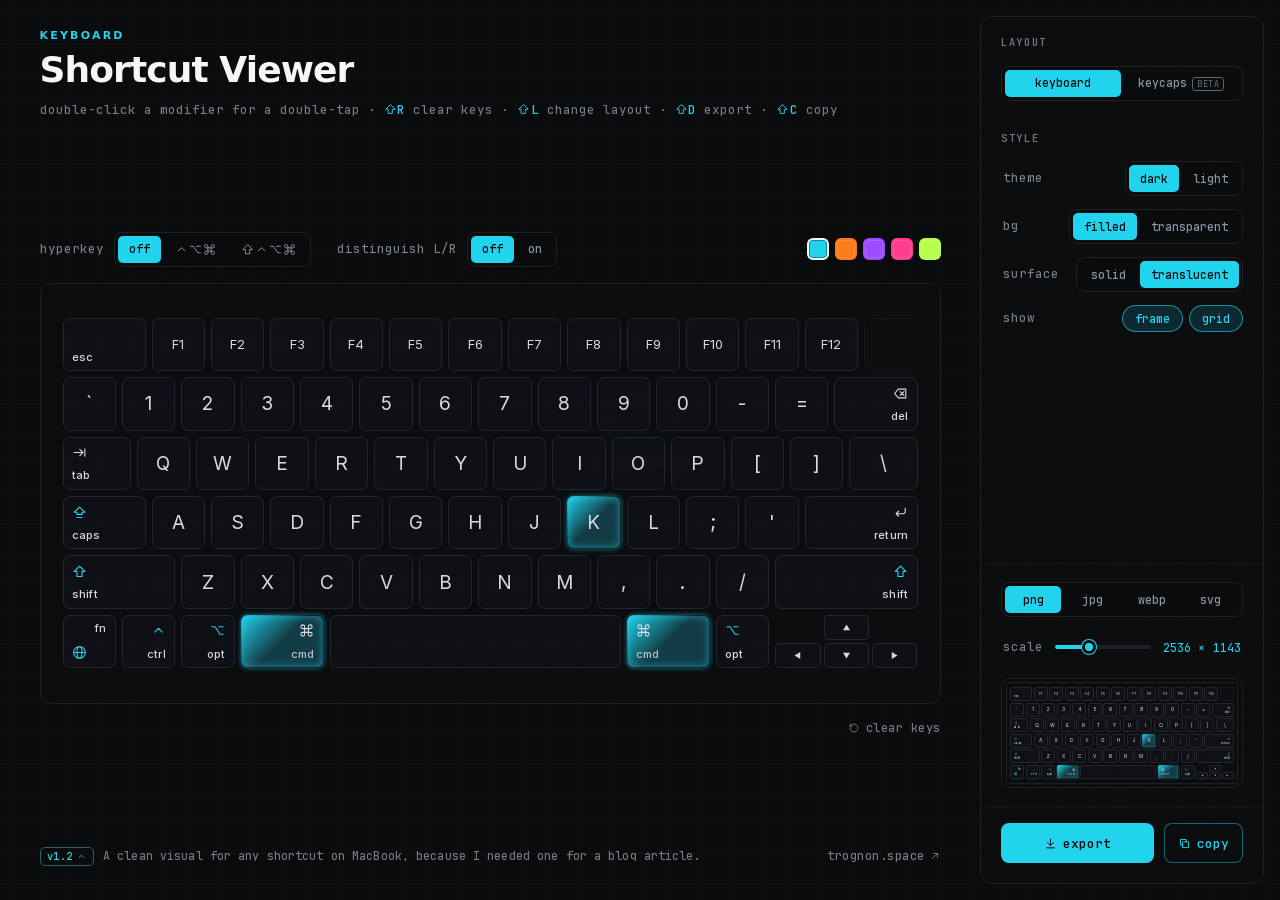
==== commit 8a74875d: "v1.2: themes, page-true keyboard export, neon keys, version menu Keyboard export - Frame and grid fr" ====
--- a/site/index.html
+++ b/site/index.html
@@ -30,6 +30,11 @@
 <link rel="stylesheet" href="styles.css" />
 </head>
 <body>
+<!-- small screens only (styles.css): the app is desktop-sized and scrolls sideways -->
+<div class="small-screen" role="note">
+  <span>Built for a desktop screen: here the keyboard scrolls sideways.</span>
+  <button id="smallScreenClose" aria-label="dismiss"><i data-icon="cross"></i></button>
+</div>
 <div id="app" class="ksv-app opt-d">
   <div class="frame-grid"></div>
   <div class="grid-lit"></div>
@@ -64,7 +69,7 @@
     </div>
 
     <footer class="d-footer">
-      <span class="cf-meta"><span class="cf-ver"></span><span class="cf-text">A clean visual for any shortcut on MacBook, because I needed one for a blog article.</span></span>
+      <span class="cf-meta"><span class="ver-menu" hidden><button class="cf-ver" id="verBtn" aria-haspopup="menu" aria-expanded="false" aria-controls="verList"></button><span class="ver-list" id="verList" role="menu" hidden></span></span><span class="cf-text">A clean visual for any shortcut on MacBook, because I needed one for a blog article.</span></span>
       <a class="cf-link" href="https://trognon.space" target="_blank" rel="noopener noreferrer">trognon.space<i data-icon="external"></i></a>
     </footer>
   </div>
@@ -77,27 +82,35 @@
       </section>
 
       <section class="grp">
-        <div class="grp-h">output</div>
-        <div class="seg wide" id="extSeg"></div>
-        <div class="seg wide" id="bgSeg"></div>
+        <div class="grp-h">style</div>
         <div class="opt-row">
-          <span class="kbc-l">unavailable</span>
-          <div class="seg" id="dimSeg"></div>
+          <span class="kbc-l">theme</span>
+          <div class="seg" id="themeSeg"></div>
         </div>
-        <div class="scale-row">
-          <span class="kbc-l">scale</span>
-          <input type="range" id="scaleRange" aria-label="export scale" />
-          <span class="cap" id="scaleVal">2×</span>
+        <div class="opt-row">
+          <span class="kbc-l" title="background">bg</span>
+          <div class="seg" id="bgSeg"></div>
+        </div>
+        <div class="opt-row">
+          <span class="kbc-l">surface</span>
+          <div class="seg" id="surfaceSeg"></div>
+        </div>
+        <div class="opt-row">
+          <span class="kbc-l">show</span>
+          <div class="pills" id="showSeg"></div>
         </div>
       </section>
     </div>
 
+    <!-- output: what gets written (format, resolution), right above what it looks like -->
     <div class="rail-prev">
-      <div class="fl-row">
-        <span class="rlbl" id="previewLbl">// preview png</span>
-        <span class="cap" id="sizeCap">—</span>
+      <div class="seg wide" id="extSeg"></div>
+      <div class="scale-row">
+        <span class="kbc-l">scale</span>
+        <input type="range" id="scaleRange" aria-label="export scale" />
+        <span class="readout" id="scaleVal"></span>
       </div>
-      <div class="prev-card bg-dark" id="preview"></div>
+      <div class="prev-card" id="preview"></div>
     </div>
 
     <div class="rail-foot">
--- a/site/styles.css
+++ b/site/styles.css
@@ -26,15 +26,34 @@
   padding: 16px 0 4px; pointer-events: none;
 }
 .opt-d .d-footer .cf-meta { display: flex; align-items: center; gap: 9px; min-width: 0; }
-/* the label stays hidden until renderVersion() fills it from config.js (no static fallback to go stale) */
-.opt-d .d-footer .cf-ver:empty { display: none; }
-.opt-d .d-footer .cf-ver { flex: none; font: 600 10.5px/1 var(--mono); letter-spacing: .06em; color: var(--accent); padding: 3px 6px; border: 1px solid color-mix(in oklab, var(--accent) 35%, #23262d); border-radius: 5px; }
+/* version tag and its menu of archived versions (renderVersion); hidden until config.js fills it */
+.opt-d .d-footer .ver-menu { position: relative; flex: none; pointer-events: auto; }
+.opt-d .d-footer .ver-menu[hidden] { display: none; }
+.opt-d .d-footer .cf-ver { display: inline-flex; align-items: center; gap: 3px; background: none; cursor: pointer; }
+.opt-d .d-footer .cf-ver:disabled { cursor: default; }
+.opt-d .d-footer .cf-ver .ic { font-size: 11px; transition: transform .15s ease; }
+.opt-d .d-footer .cf-ver[aria-expanded="true"] .ic { transform: rotate(180deg); }
+.opt-d .ver-list {
+  position: absolute; left: 0; bottom: calc(100% + 8px); z-index: 5; min-width: 210px;
+  display: flex; flex-direction: column; padding: 4px; border: 1px solid var(--line); border-radius: 8px;
+  background: var(--rail-solid); box-shadow: 0 8px 24px rgba(0,0,0,.25);
+}
+.opt-d .ver-list[hidden] { display: none; }
+.opt-d .ver-item {
+  display: flex; align-items: baseline; gap: 10px; padding: 7px 9px; border-radius: 5px;
+  font: 600 11.5px/1 var(--mono); color: var(--text); text-decoration: none; letter-spacing: .04em;
+}
+.opt-d .ver-item em { font-style: normal; font-weight: 500; color: var(--muted-text); }
+.opt-d .ver-item em .ic { display: inline-block; font-size: 10px; margin-left: 4px; vertical-align: -1px; }
+.opt-d .ver-item.is-current { color: var(--accent-ink); cursor: default; }
+.opt-d a.ver-item:hover, .opt-d a.ver-item:focus-visible { background: var(--field-hover); outline: none; }
+.opt-d .d-footer .cf-ver { flex: none; font: 600 10.5px/1 var(--mono); letter-spacing: .06em; color: var(--accent-ink); padding: 3px 6px; border: 1px solid color-mix(in oklab, var(--accent) 35%, var(--pill-line)); border-radius: 5px; }
 .opt-d .d-footer .cf-text { font: 500 11.5px/1 var(--mono); color: var(--muted-text); letter-spacing: .01em; white-space: nowrap; overflow: hidden; text-overflow: ellipsis; }
 .opt-d .d-footer .cf-link { display: inline-flex; align-items: center; gap: 4px; font: 500 12px/1 var(--mono); letter-spacing: .04em; color: var(--muted-text); text-decoration: none; flex: none; pointer-events: auto; transition: color .14s ease; }
-.opt-d .d-footer .cf-link:hover { color: var(--accent); }
+.opt-d .d-footer .cf-link:hover { color: var(--accent-ink); }
 .ksv-kb { display: flex; flex-direction: column; gap: var(--g, 6px); width: 100%; }
-.ksv-fnrow { display: grid; grid-template-columns: repeat(58, 1fr); gap: var(--g, 6px); }
-.ksv-row { display: grid; grid-template-columns: repeat(58, 1fr); gap: var(--g, 6px); }
+.ksv-fnrow { display: grid; grid-template-columns: repeat(var(--cols, 58), 1fr); gap: var(--g, 6px); }
+.ksv-row { display: grid; grid-template-columns: repeat(var(--cols, 58), 1fr); gap: var(--g, 6px); }
 /* blank Touch ID placeholder at the end of the function row */
 .ksv-touchid { pointer-events: none; opacity: .4; }
 .ksv-touchid::after { content: ''; width: 38%; aspect-ratio: 1; border-radius: 50%; border: 1px solid var(--keyBorder); opacity: .55; }
@@ -61,12 +80,12 @@
 .ic { display: block; }
 /* a run of glyphs inline in text (segmented control labels) */
 .ic-row { display: inline-flex; align-items: center; gap: 1px; font-size: 13px; vertical-align: middle; }
-.ksv-key.modkey:not(.on) .cap, .ksv-key.hyper:not(.on) .cap { color: var(--accent); }
+.ksv-key.modkey:not(.on) .cap, .ksv-key.hyper:not(.on) .cap { color: var(--accent-ink, var(--accent)); }
 .ksv-key.sm .sub { font-size: max(var(--fmin-sub, 11px), calc(var(--keyH, 56px) * var(--r-sub, 0.196))); font-weight: 500; letter-spacing: .01em; color: var(--keyFg); }
 .ksv-key:hover { border-color: var(--accent); }
 .ksv-key.is-hyper:not(.on) { border-color: var(--accent); }
-.ksv-key.is-hyper:not(.on) .cap { color: var(--accent); }
-.ksv-key.is-hyper:not(.on) .sub { color: var(--accent); }
+.ksv-key.is-hyper:not(.on) .cap { color: var(--accent-ink, var(--accent)); }
+.ksv-key.is-hyper:not(.on) .sub { color: var(--accent-ink, var(--accent)); }
 .ksv-key.locked { opacity: .28; cursor: not-allowed; }
 .ksv-key.locked:hover { border-color: var(--keyBorder); }
 .ksv-key.maxed { opacity: .28; cursor: not-allowed; }
@@ -106,10 +125,13 @@
 /* glow geometry is per-surface (the selector tracks the cursor; the preview is
    static) but its accent opacity is shared via --on-glow */
 .opt-d .stage .ksv-key.on {
-  box-shadow: var(--glow-x, 0px) var(--glow-y, 0px) 16px -6px color-mix(in oklab, var(--accent) calc(var(--on-glow, 0.5) * 100%), transparent);
-}
-.ksv-arrows { display: grid; grid-template-columns: repeat(3, 1fr); grid-template-rows: 1fr 1fr; gap: 3px; }
-.ksv-arrows .ar { height: calc((var(--keyH, 58px) - 3px) / 2); font-size: max(var(--fmin-sub, 11px), calc(var(--keyH, 56px) * var(--r-sub, 0.196))); border-radius: calc(var(--keyH, 56px) * var(--r-radius, 0.125) * 0.6); }
+  box-shadow:
+    0 0 calc(var(--keyH) * var(--on-glow-size, 0.1)) 0 color-mix(in oklab, var(--accent) calc(var(--on-glow, 0.55) * 100%), transparent),
+    inset 0 0 calc(var(--keyH) * var(--on-inner-size, 0.16)) color-mix(in oklab, var(--accent) calc(var(--on-inner, 0.55) * 100%), transparent);
+}
+/* the arrow cluster's gap is half the key gap — the export draws the same (drawBoard) */
+.ksv-arrows { display: grid; grid-template-columns: repeat(3, 1fr); grid-template-rows: 1fr 1fr; gap: calc(var(--g, 6px) / 2); }
+.ksv-arrows .ar { height: calc((var(--keyH, 58px) - var(--g, 6px) / 2) / 2); font-size: max(var(--fmin-sub, 11px), calc(var(--keyH, 56px) * var(--r-sub, 0.196))); border-radius: calc(var(--keyH, 56px) * var(--r-radius, 0.125) * 0.6); }
 .ar.up { grid-column: 2; grid-row: 1; } .ar.lf { grid-column: 1; grid-row: 2; }
 .ar.dn { grid-column: 2; grid-row: 2; } .ar.rt { grid-column: 3; grid-row: 2; }
 
@@ -154,9 +176,19 @@
   --keyFg: #d7dbe0; --keyBorder: #23262d;
   /* translucent so the live keys read frosted over the panel; the flat export and
      its preview use the solid colour instead (KSV.KEYBG, applied via applySpec) */
-  --keyBg: rgba(19,21,25,0.6);
+  --keyBg: rgba(19,21,25,0.6); /* fallback: applySpec sets it from KSV.SURFACE.translucent */
   --chipBg: #131519; --chipFg: #e6eaef; --chipBorder: #23262d; --muted: #5a616b;
-  background: #0a0b0d; color: #d7dbe0;
+  /* canvas tokens: set from KSV.THEMES by app.js (applyCanvas); dark values as fallback */
+  --canvas-bg: #0a0b0d; --check-base: #0c0d10; --check: rgba(255,255,255,.07);
+  --grid-color: rgba(255,255,255,.02); --frame-stroke: #1d2026; --accent-ink: var(--accent);
+  /* chrome tokens: the page's own UI, dark here and light under .theme-light */
+  --text: #d7dbe0; --title: #f4f6f7; --label: #7b828c;
+  --line: #1d2026; --line-soft: #16191d;
+  --field: #0a0b0d; --field-text: #8a93a0; --field-hover: #1b1f25; --field-hover-text: #cfd4da;
+  --pill-line: #23262d; --pill-hover: #3a3f48;
+  --rail-bg: rgba(13,15,18,0.4); --rail-solid: #0b0d0f;
+  --track: #1d2026; --thumb-ring: #0a0b0d; --sw-on: #f4f6f4; --sw-inset: rgba(255,255,255,.14);
+  background: var(--canvas-bg); color: var(--text);
   position: relative;
   /* desktop-only: never let the layout cram below this — narrower viewports scroll horizontally */
   min-width: 1120px;
@@ -167,8 +199,10 @@
 }
 .opt-d .frame-grid {
   position: absolute; inset: 0; z-index: 0; pointer-events: none;
-  background-image: linear-gradient(#ffffff05 1px, transparent 1px), linear-gradient(90deg, #ffffff05 1px, transparent 1px);
+  background-image: linear-gradient(var(--grid-color) 1px, transparent 1px), linear-gradient(90deg, var(--grid-color) 1px, transparent 1px);
   background-size: 30px 30px;
+  /* anchored on the keyboard case's top-left corner (app.js alignToGrid) */
+  background-position: var(--grid-x, 0px) var(--grid-y, 0px);
 }
 /* left stage */
 .opt-d .stage {
@@ -181,24 +215,25 @@
     linear-gradient(color-mix(in oklab, var(--accent) 28%, transparent) 1px, transparent 1px),
     linear-gradient(90deg, color-mix(in oklab, var(--accent) 28%, transparent) 1px, transparent 1px);
   background-size: 30px 30px;
-  background-position: var(--vx, 0px) var(--vy, 0px);
+  background-position: calc(var(--grid-x, 0px) + var(--vx, 0px)) calc(var(--grid-y, 0px) + var(--vy, 0px));
   -webkit-mask-image: radial-gradient(var(--glow-r, 90px) circle at var(--gx, 50%) var(--gy, -40%), #000, rgba(0,0,0,.3) 50%, transparent 72%);
   mask-image: radial-gradient(var(--glow-r, 90px) circle at var(--gx, 50%) var(--gy, -40%), #000, rgba(0,0,0,.3) 50%, transparent 72%);
 }
 .opt-d .head { width: 100%; max-width: var(--content-max); margin: 0 auto 22px; }
-.opt-d .head .eyebrow { display: block; font: 600 11px/1 var(--ui); letter-spacing: .2em; text-transform: uppercase; color: var(--accent); margin-bottom: 11px; }
-.opt-d .head .title { margin: 0; font: 700 clamp(36px, 2.4vw, 48px)/1 var(--ui); letter-spacing: -.025em; color: #f4f6f7; }
+.opt-d .head .eyebrow { display: block; font: 600 11px/1 var(--ui); letter-spacing: .2em; text-transform: uppercase; color: var(--accent-ink); margin-bottom: 11px; }
+.opt-d .head .title { margin: 0; font: 700 clamp(36px, 2.4vw, 48px)/1 var(--ui); letter-spacing: -.025em; color: var(--title); }
 .opt-d .head .lede { margin: 13px 0 0; font: 500 12.5px/1.5 var(--mono); color: var(--muted-text); }
-.opt-d .head .lede b { color: var(--accent); font-weight: 600; white-space: nowrap; }
+.opt-d .head .lede b { color: var(--accent-ink); font-weight: 600; white-space: nowrap; }
 .opt-d .head .lede b .ic { display: inline-block; vertical-align: -.15em; margin-right: 1px; }
-.opt-d .panel { border: 1px solid #1d2026; background: rgba(13,15,18,0.4); -webkit-backdrop-filter: blur(3px); backdrop-filter: blur(3px); border-radius: 12px; padding: 22px; margin: 0; }
+/* the case's fill and hairline come from KSV.THEMES (set inline by applyCanvas) */
+.opt-d .panel { position: relative; border: 1px solid var(--frame-stroke); background: rgba(13,15,18,0.4); -webkit-backdrop-filter: blur(3px); backdrop-filter: blur(3px); border-radius: 12px; padding: 22px; margin: 0; }
 .opt-d .kb-wrap { margin: auto; width: 100%; max-width: var(--content-max); }
 .opt-d .kb-foot { display: flex; justify-content: flex-end; margin-top: 12px; }
 .opt-d .reset-btn {
   display: inline-flex; align-items: center; gap: 6px; padding: 6px 0; background: none; border: none;
   cursor: pointer; font: 500 12px/1 var(--mono); letter-spacing: .04em; color: var(--muted-text); transition: color .14s ease;
 }
-.opt-d .reset-btn:hover { color: var(--accent); }
+.opt-d .reset-btn:hover { color: var(--accent-ink); }
 
 /* modifier-key controls live in the main frame, by the keyboard */
 .opt-d .kb-controls { display: flex; flex-wrap: wrap; align-items: center; gap: 14px 26px; margin: 0 0 16px; }
@@ -206,7 +241,7 @@
 .opt-d .kbc.accent-kbc { margin-left: auto; }
 .opt-d .kbc.accent-kbc .swatches { gap: 6px; }
 .opt-d .kbc.accent-kbc .sw-chip { width: 22px; height: 22px; border-radius: 6px; }
-.opt-d .kbc-l { font: 500 12.5px/1 var(--mono); color: #7b828c; }
+.opt-d .kbc-l { font: 500 12.5px/1 var(--mono); color: var(--label); }
 
 /* right rail — floats over the grid like the keyboard case */
 .opt-d .rail {
@@ -214,81 +249,93 @@
   margin: 16px 16px 16px 0;
   /* match the keyboard case (.panel) so both floating surfaces read the same:
      same border, radius, fill, blur, and no shadow */
-  border: 1px solid #1d2026; border-radius: 12px;
-  background: rgba(13,15,18,0.4);
+  border: 1px solid var(--line); border-radius: 12px;
+  background: var(--rail-bg);
   -webkit-backdrop-filter: blur(3px); backdrop-filter: blur(3px);
   display: flex; flex-direction: column; min-height: 0; overflow: hidden;
 }
 .opt-d .rlbl { font: 500 11px/1 var(--mono); letter-spacing: .04em; color: var(--muted-text); }
 .opt-d .prev-card {
-  margin-top: 12px; min-height: 80px; border: 1px solid #1d2026; background: #0a0b0d;
+  margin-top: 12px; min-height: 80px; border: 1px solid var(--line); background: var(--canvas-bg);
   border-radius: 10px; padding: 16px 14px; display: flex; align-items: center; justify-content: center; overflow: hidden;
-  background-image: linear-gradient(#ffffff04 1px, transparent 1px), linear-gradient(90deg, #ffffff04 1px, transparent 1px);
-  background-size: 14px 14px;
 }
 
 .opt-d .inspector { flex: 1; overflow-y: auto; overflow-x: hidden; padding: 20px; display: flex; flex-direction: column; gap: 32px; }
 .opt-d .grp { display: flex; flex-direction: column; gap: 13px; }
 .opt-d .grp-h { font: 600 10.5px/1 var(--mono); letter-spacing: .16em; text-transform: uppercase; color: var(--muted-text); margin-bottom: 5px; }
 .opt-d .fl-row { display: flex; align-items: baseline; justify-content: space-between; gap: 10px; }
-.opt-d .cap { font: 500 11.5px/1 var(--mono); color: var(--accent); letter-spacing: .01em; }
-.opt-d .seg { display: inline-flex; gap: 3px; background: #0a0b0d; border: 1px solid #1d2026; border-radius: 8px; padding: 3px; }
+/* accent readout (the output resolution). Not `.cap`: that's a key's glyph, and the two
+   collided in the preview, where selected keys took the accent */
+.opt-d .readout { font: 500 11.5px/1 var(--mono); color: var(--accent-ink); letter-spacing: .01em; }
+.opt-d .seg { display: inline-flex; gap: 3px; background: var(--field); border: 1px solid var(--line); border-radius: 8px; padding: 3px; }
 .opt-d .seg.wide { width: 100%; }
 .opt-d .seg.wide button { flex: 1; }
-.opt-d .seg button { height: 27px; padding: 0 11px; border: none; background: none; border-radius: 5px; font: 600 11.5px/1 var(--mono); color: #8a93a0; cursor: pointer; text-transform: lowercase; }
+.opt-d .seg button { height: 27px; padding: 0 11px; border: none; background: none; border-radius: 5px; font: 600 11.5px/1 var(--mono); color: var(--field-text); cursor: pointer; text-transform: lowercase; }
 .opt-d .seg button.on { background: var(--accent); color: var(--onFg, #0a0b0d); }
-.opt-d .seg button:not(.on):not(.is-off):hover { background: #1b1f25; color: #cfd4da; }
+.opt-d .seg button:not(.on):not(.is-off):hover { background: var(--field-hover); color: var(--field-hover-text); }
 .opt-d .seg-beta { margin-left: 5px; padding: 0 4px; border: 1px solid currentColor; border-radius: 3px; font-size: 8.5px; font-weight: 700; letter-spacing: .05em; text-transform: uppercase; opacity: .65; vertical-align: middle; }
 .opt-d .seg button.is-off { opacity: .3; cursor: not-allowed; }
 .opt-d .seg.disabled { opacity: .42; }
 .opt-d .seg.disabled button { cursor: not-allowed; }
 
+/* independent on/off toggles (several can be on): separate pills, outlined when off,
+   accent-tinted when on — unlike .seg, whose solid fill marks the one choice */
+.opt-d .pills { display: inline-flex; gap: 6px; }
+.opt-d .pills button {
+  height: 27px; padding: 0 12px; border-radius: 999px; border: 1px solid var(--pill-line); background: none;
+  font: 600 11.5px/1 var(--mono); color: var(--field-text); cursor: pointer; text-transform: lowercase;
+  transition: color .14s ease, border-color .14s ease, background-color .14s ease;
+}
+.opt-d .pills button:not(.on):not(:disabled):hover { border-color: var(--pill-hover); color: var(--field-hover-text); }
+.opt-d .pills button.on {
+  color: var(--accent-ink); border-color: color-mix(in oklab, var(--accent) 60%, transparent);
+  background: color-mix(in oklab, var(--accent) 14%, transparent);
+}
+.opt-d .pills.disabled { opacity: .42; }
+.opt-d .pills.disabled button { cursor: not-allowed; }
+
 /* export scale slider — same track/fill language as the segmented controls */
 /* one labelled control per line in the output group (unavailable keys) */
 .opt-d .opt-row { display: flex; align-items: center; justify-content: space-between; gap: 12px; padding-left: 2px; white-space: nowrap; }
 .opt-d .scale-row { display: flex; align-items: center; gap: 12px; height: 35px; padding: 0 2px; }
-.opt-d .scale-row .cap { min-width: 30px; text-align: right; }
+.opt-d .scale-row .readout { min-width: 30px; text-align: right; white-space: nowrap; }
 .opt-d .scale-row.disabled { opacity: .42; }
 .opt-d .scale-row input[type="range"] {
-  flex: 1; height: 4px; margin: 0; border-radius: 4px; cursor: pointer; -webkit-appearance: none; appearance: none;
-  background: linear-gradient(var(--accent), var(--accent)) 0 / var(--fill, 33%) 100% no-repeat, #1d2026;
+  flex: 1; min-width: 0; height: 4px; margin: 0; border-radius: 4px; cursor: pointer; -webkit-appearance: none; appearance: none;
+  background: linear-gradient(var(--accent), var(--accent)) 0 / var(--fill, 33%) 100% no-repeat, var(--track);
 }
 .opt-d .scale-row input[type="range"]:disabled { cursor: not-allowed; }
 .opt-d .scale-row input[type="range"]::-webkit-slider-thumb {
   -webkit-appearance: none; appearance: none; width: 14px; height: 14px; border-radius: 50%;
-  background: var(--accent); border: 3px solid #0a0b0d; box-shadow: 0 0 0 1px var(--accent);
+  background: var(--accent); border: 3px solid var(--thumb-ring); box-shadow: 0 0 0 1px var(--accent);
 }
 .opt-d .scale-row input[type="range"]::-moz-range-thumb {
-  width: 8px; height: 8px; border-radius: 50%; background: var(--accent); border: 3px solid #0a0b0d; box-shadow: 0 0 0 1px var(--accent);
-}
-
-.opt-d .rail-foot { padding: 16px 20px 20px; border-top: 1px solid #16191d; display: flex; gap: 10px; }
+  width: 8px; height: 8px; border-radius: 50%; background: var(--accent); border: 3px solid var(--thumb-ring); box-shadow: 0 0 0 1px var(--accent);
+}
+
+.opt-d .rail-foot { padding: 16px 20px 20px; border-top: 1px solid var(--line-soft); display: flex; gap: 10px; }
 .opt-d .rail-foot .go { flex: 1; white-space: nowrap; display: flex; align-items: center; justify-content: center; gap: 6px; height: 40px; border-radius: 8px; border: none; background: var(--accent); color: var(--onFg, #0a0b0d); font: 700 13px/1 var(--mono); cursor: pointer; text-transform: lowercase; }
 .opt-d .rail-foot .go:hover { filter: brightness(1.06); }
 /* secondary action next to download: outlined, fills once copied */
-.opt-d .rail-foot .go.alt { flex: none; padding: 0 14px; background: none; color: var(--accent); box-shadow: inset 0 0 0 1px color-mix(in oklab, var(--accent) 45%, transparent); }
+.opt-d .rail-foot .go.alt { flex: none; padding: 0 14px; background: none; color: var(--accent-ink); box-shadow: inset 0 0 0 1px color-mix(in oklab, var(--accent) 45%, transparent); }
 .opt-d .rail-foot .go.alt:hover { filter: none; background: color-mix(in oklab, var(--accent) 12%, transparent); }
 .opt-d .rail-foot .go.alt:disabled { opacity: .42; cursor: not-allowed; background: none; }
 .opt-d .rail-foot .go.alt.is-done { background: color-mix(in oklab, var(--accent) 18%, transparent); }
 
 /* preview pinned at the bottom of the rail */
-.opt-d .rail-prev { padding: 18px 20px; border-top: 1px solid #16191d; }
-.opt-d .rail-prev .cap { color: var(--accent); }
+.opt-d .rail-prev { padding: 18px 20px; border-top: 1px solid var(--line-soft); display: flex; flex-direction: column; gap: 13px; }
+.opt-d .rail-prev .prev-card { margin-top: 0; }
 
 /* ===== shared accent swatches ===== */
 .swatches { display: flex; gap: 7px; }
-.sw-chip { width: 26px; height: 26px; border-radius: 7px; border: 2px solid transparent; cursor: pointer; padding: 0; box-shadow: inset 0 0 0 1px rgba(255,255,255,.14); transition: transform .08s ease; }
+.sw-chip { width: 26px; height: 26px; border-radius: 7px; border: 2px solid transparent; cursor: pointer; padding: 0; box-shadow: inset 0 0 0 1px var(--sw-inset, rgba(255,255,255,.14)); transition: transform .08s ease; }
 .sw-chip:hover { transform: translateY(-1px); }
-.sw-chip.on { border-color: #f4f6f4; box-shadow: inset 0 0 0 1px rgba(0,0,0,.35); }
-
-/* ===== preview background variants ===== */
-/* dark export is a flat #0a0b0d fill — drop the preview grid so it matches */
-.ksv-app .prev-card.bg-dark { background-image: none; }
-.ksv-app .prev-card.bg-light { background: #f3f0f8; background-image: none; border-color: #e2dcec; }
-.ksv-app .bg-light .ksv-plus { color: #9aa094; }
-.ksv-app .prev-card.bg-trans {
-  background-color: #0c0d10;
-  background-image: conic-gradient(#ffffff12 90deg, transparent 90deg 180deg, #ffffff12 180deg 270deg, transparent 270deg);
+.sw-chip.on { border-color: var(--sw-on, #f4f6f4); box-shadow: inset 0 0 0 1px rgba(0,0,0,.35); }
+
+/* ===== transparent background: a checkerboard in the theme's tones ===== */
+.ksv-app .prev-card.is-trans, .opt-d.cv-trans {
+  background-color: var(--check-base);
+  background-image: conic-gradient(var(--check) 90deg, transparent 90deg 180deg, var(--check) 180deg 270deg, transparent 270deg);
   background-size: 18px 18px;
 }
 
@@ -296,18 +343,28 @@
    The preview is a real (static) selector keyboard: it inherits every KEYSPEC
    ratio, so it shares the selector's exact proportions. Only the px floors are
    zeroed (via the static flag in applySpec) so labels shrink with the keys. */
-.ksv-app .is-board .ksv-kb { width: 100%; }
+.ksv-app .is-board .ksv-kb { width: 100%; position: relative; }
+/* the board preview is the export scaled down (sizes set in app.js): no card padding */
+.opt-d .prev-card.is-board { padding: 0; }
+.ksv-app .prev-board { position: relative; flex: none; box-sizing: border-box; }
+.ksv-app .prev-board.with-grid {
+  background-image:
+    linear-gradient(var(--grid-color) var(--grid-line), transparent var(--grid-line)),
+    linear-gradient(90deg, var(--grid-color) var(--grid-line), transparent var(--grid-line));
+  background-size: var(--grid-step) var(--grid-step);
+}
+.ksv-app .prev-frame { position: absolute; border: 1px solid; box-sizing: border-box; }
 /* solid key surface (--keyBg) is set on the preview keyboard by applySpec from the
    shared KSV.KEYBG, so it always matches the export */
 .ksv-app .is-board .ksv-key { min-height: 0; }
 .ksv-app .is-board .ksv-key.sm .sub { display: block; }
 .ksv-app .is-board .ksv-fnrow { gap: var(--g); }
-.ksv-app .is-board .ksv-arrows { gap: 2px; }
-.ksv-app .is-board .ksv-arrows .ar { height: calc((var(--keyH) - 2px) / 2); }
 .ksv-app .is-board .ksv-key:hover { border-color: var(--keyBorder); }
 /* board preview shares the fill + ring rule above; only its static glow differs */
 .opt-d .is-board .ksv-key.on {
-  box-shadow: 0 0 12px -4px color-mix(in oklab, var(--accent) calc(var(--on-glow, 0.5) * 100%), transparent);
+  box-shadow:
+    0 0 calc(var(--keyH) * var(--on-glow-size, 0.12)) 0 color-mix(in oklab, var(--accent) calc(var(--on-glow, 0.8) * 100%), transparent),
+    inset 0 0 calc(var(--keyH) * var(--on-inner-size, 0.16)) color-mix(in oklab, var(--accent) calc(var(--on-inner, 0.55) * 100%), transparent);
 }
 /* static export-preview keyboard is display-only, not interactive */
 .ksv-static .ksv-key { pointer-events: none; cursor: default; }
@@ -317,3 +374,61 @@
   outline: 2px solid var(--accent); outline-offset: 2px;
 }
 .opt-d .seg button:focus-visible { outline-offset: 0; }
+
+/* ===== the canvas shows the export settings (app.js applyCanvas) =====
+   theme, background, grid, frame and surface: what the export draws, the page draws too.
+   Canvas colours come from KSV.THEMES as variables; the chrome follows .theme-light. */
+.opt-d.cv-no-grid .frame-grid, .opt-d.cv-no-grid .grid-lit { display: none; }
+/* the rail is UI, not canvas: opaque over the checkerboard */
+.opt-d.cv-trans .rail { background: var(--rail-solid); }
+
+/* ===== light theme: the page's chrome (AA contrast on the light canvas and rail) ===== */
+.opt-d.theme-light {
+  --text: #1d2025; --title: #0f1114; --label: #4f5560; --muted-text: #555c67;
+  --line: #d5d9e0; --line-soft: #e1e4e9;
+  --field: #ffffff; --field-text: #555c67; --field-hover: #eef0f3; --field-hover-text: #1d2025;
+  --pill-line: #cfd3da; --pill-hover: #a9afb9;
+  --rail-bg: rgba(255,255,255,0.55); --rail-solid: #f7f8fa;
+  --track: #d5d9e0; --thumb-ring: #ffffff; --sw-on: #14161a; --sw-inset: rgba(0,0,0,.12);
+}
+
+/* ===== cursor light on the hairlines: near the cursor, the case's and the keys' borders
+   light up, with a soft glow around the lit part. The rings live in .spot-layer, an empty
+   copy of the keyboard laid over it inside the case (app.js buildSpotLayer): each ring is
+   one radial gradient fixed to the viewport (at the cursor glow's position, set on .panel)
+   masked to a 1 px border, so every border samples the same light; the layer's
+   drop-shadow then glows only what's lit, fading with it. Page only: no cursor in exports. */
+.opt-d .spot-layer {
+  position: absolute; inset: -1px; border-radius: inherit; pointer-events: none; z-index: 2;
+  opacity: var(--spot-o, 0); transition: opacity .3s ease;
+  filter: drop-shadow(0 0 2px color-mix(in oklab, var(--accent) 90%, transparent))
+          drop-shadow(0 0 7px color-mix(in oklab, var(--accent) 55%, transparent));
+}
+.opt-d .spot-layer .ksv-kb { position: absolute; }
+/* (stronger than the selected-key rule, which would otherwise paint the copies too) */
+.opt-d .stage .spot-layer .ksv-key, .opt-d .stage .spot-layer .ksv-key.on { background: none; border-color: transparent; box-shadow: none; color: transparent; }
+.opt-d .spot-layer .ksv-key > *, .opt-d .spot-layer .ksv-key::after { visibility: hidden; }
+.opt-d .spot-ring, .opt-d .spot-layer .ksv-key::before {
+  content: ''; position: absolute; inset: -1px; border-radius: inherit; padding: 1px;
+  background: radial-gradient(var(--spot-r, 110px) circle at var(--spot-x, -999px) var(--spot-y, -999px),
+    var(--accent), color-mix(in oklab, var(--accent) 45%, transparent) 40%, transparent 75%) fixed;
+  -webkit-mask: linear-gradient(#000 0 0) content-box, linear-gradient(#000 0 0);
+  -webkit-mask-composite: xor; mask-composite: exclude;
+}
+.opt-d .spot-ring { inset: 0; }
+.opt-d .spot-layer .ksv-key.locked::before, .opt-d .spot-layer .ksv-key.maxed::before, .opt-d .spot-layer .ksv-touchid::before { display: none; }
+
+/* export / copy with nothing to export (keycaps, no key selected) */
+.opt-d .rail-foot .go:disabled { opacity: .42; cursor: not-allowed; filter: none; }
+
+/* ===== small screens: the app keeps its desktop width and scrolls sideways; say so once ===== */
+.small-screen { display: none; }
+@media (max-width: 767px) {
+  .small-screen {
+    display: flex; align-items: center; gap: 12px; position: fixed; top: 0; left: 0; right: 0; z-index: 10;
+    padding: 12px 16px; background: #14161a; color: #e6eaef; border-bottom: 1px solid #23262d;
+    font: 500 13px/1.4 'JetBrains Mono', ui-monospace, monospace;
+  }
+  .small-screen span { flex: 1; }
+  .small-screen button { flex: none; display: grid; place-items: center; width: 32px; height: 32px; border: 0; border-radius: 8px; background: #23262d; color: inherit; font-size: 16px; cursor: pointer; }
+}
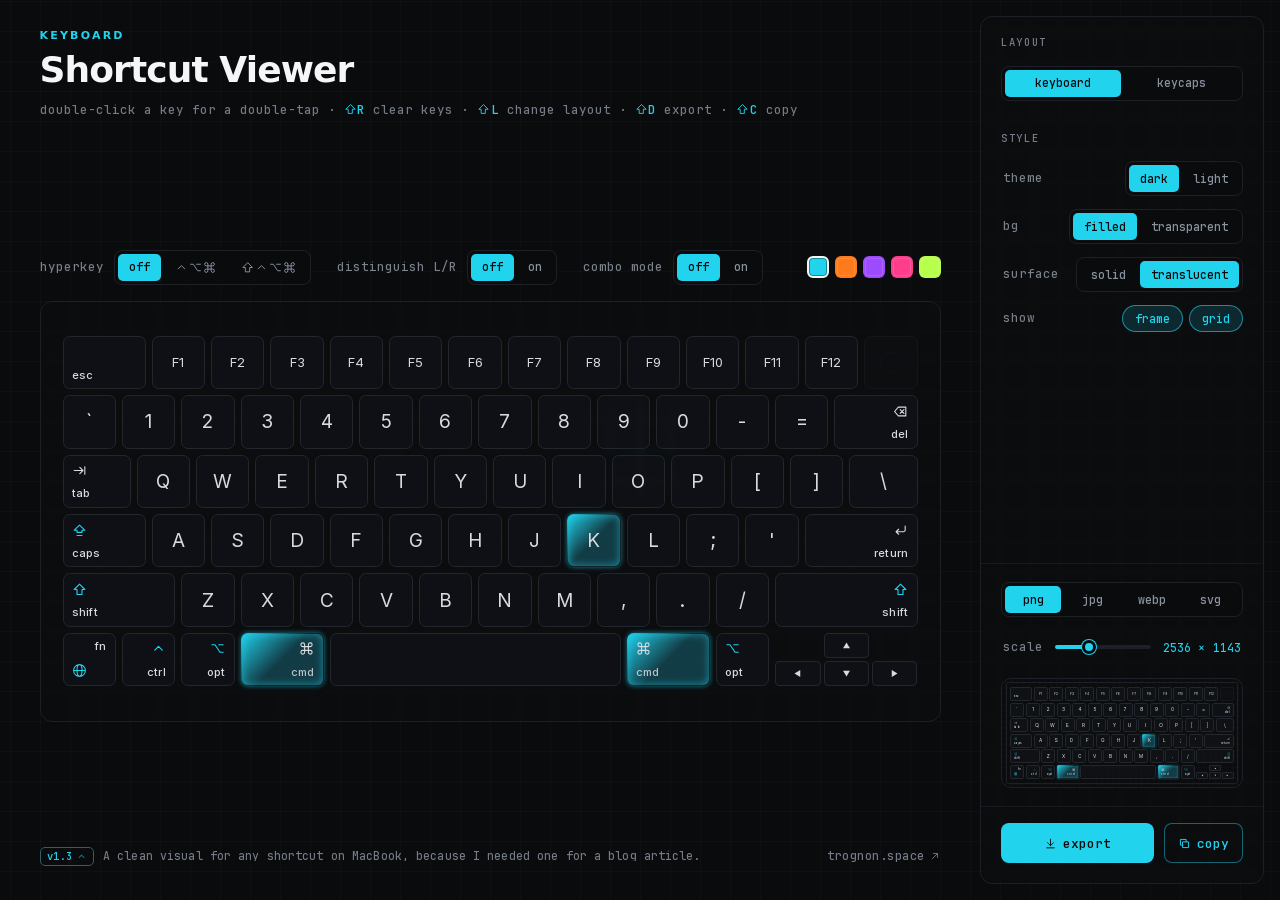
==== commit de0f9459: "Keycaps out of beta; combo mode and double-tapped trigger keys Keycaps - One style: each key drawn a" ====
--- a/site/index.html
+++ b/site/index.html
@@ -43,7 +43,7 @@
     <div class="head">
       <span class="eyebrow">keyboard</span>
       <h1 class="title">Shortcut Viewer</h1>
-      <p class="lede">double-click a modifier for a double-tap · <b><i data-icon="shift"></i>R</b> clear keys · <b><i data-icon="shift"></i>L</b> change layout · <b><i data-icon="shift"></i>D</b> export · <b><i data-icon="shift"></i>C</b> copy</p>
+      <p class="lede">double-click a key for a double-tap · <b><i data-icon="shift"></i>R</b> clear keys · <b><i data-icon="shift"></i>L</b> change layout · <b><i data-icon="shift"></i>D</b> export · <b><i data-icon="shift"></i>C</b> copy</p>
     </div>
 
     <div class="kb-wrap">
@@ -56,16 +56,16 @@
           <span class="kbc-l">distinguish L/R</span>
           <div class="seg" id="lrSeg"></div>
         </div>
+        <div class="kbc">
+          <span class="kbc-l" title="several trigger keys in a row">combo mode</span>
+          <div class="seg" id="comboSeg"></div>
+        </div>
         <div class="kbc accent-kbc">
           <div class="swatches" id="accentSwatches"></div>
         </div>
       </div>
 
       <div class="panel"><div id="kbMount"></div></div>
-
-      <div class="kb-foot">
-        <button class="reset-btn" id="resetBtn"><i data-icon="reset"></i>clear keys</button>
-      </div>
     </div>
 
     <footer class="d-footer">
@@ -99,6 +99,14 @@
           <span class="kbc-l">show</span>
           <div class="pills" id="showSeg"></div>
         </div>
+        <div class="opt-row">
+          <span class="kbc-l" title="plus signs (keycaps)">plus (+)</span>
+          <div class="seg" id="plusSeg"></div>
+        </div>
+        <div class="opt-row">
+          <span class="kbc-l" title="selected look (keycaps)">glow</span>
+          <div class="seg" id="glowSeg"></div>
+        </div>
       </section>
     </div>
 
--- a/site/styles.css
+++ b/site/styles.css
@@ -135,29 +135,8 @@
 .ar.up { grid-column: 2; grid-row: 1; } .ar.lf { grid-column: 1; grid-row: 2; }
 .ar.dn { grid-column: 2; grid-row: 2; } .ar.rt { grid-column: 3; grid-row: 2; }
 
-/* ===== shared chips / preview ===== */
-.ksv-caps { display: flex; align-items: center; gap: 10px; flex-wrap: wrap; }
-.ksv-capsrow { display: inline-flex; align-items: center; gap: 10px; transform-origin: center; flex: none; }
-.ksv-chip {
-  position: relative;
-  display: inline-flex; flex-direction: column; align-items: center; justify-content: center;
-  width: 56px; min-width: 56px; height: 56px; padding: 0 6px; border-radius: 12px;
-  background: var(--chipBg, #1b1e24); border: 1px solid var(--chipBorder, rgba(255,255,255,.1));
-  color: var(--chipFg, #e8eaed); font: 600 24px/1 var(--key); box-sizing: border-box;
-}
-.ksv-chip.txt .g, .ksv-chip.mod.txt .g { font-size: 16px; letter-spacing: .02em; }
-.ksv-chip .s { font-size: 10px; font-weight: 600; opacity: .8; margin-top: 4px; letter-spacing: .04em; text-transform: uppercase; }
-.ksv-chip.hyper { background: var(--accent); border-color: transparent; color: var(--onFg, #fff); }
-.ksv-chip.mod .g { font-size: 22px; }
-.ksv-chip .dbbadge {
-  position: absolute; top: -7px; right: -7px; width: 19px; height: 19px; border-radius: 50%;
-  background: var(--accent); color: var(--onFg, #0a0b0d);
-  font: 700 11px/19px var(--key); text-align: center;
-  box-shadow: 0 0 0 2px var(--chipBg, #131519);
-}
-.ksv-chip:not(.mod):not(.txt) .g { font-size: 18px; }
-.ksv-chip.sym .g { font-size: 24px; }
-.ksv-plus { font: 500 20px/1 var(--key); color: var(--muted, #5b6472); }
+/* ===== keycaps preview: the export itself, drawn on a canvas (app.js updatePreview) ===== */
+.ksv-app .prev-caps { display: block; max-width: 100%; height: auto; }
 .ksv-empty { font: 500 15px/1.4 var(--ui); color: var(--muted, #5b6472); }
 
 /* ===== canvas frame resets ===== */
@@ -177,7 +156,7 @@
   /* translucent so the live keys read frosted over the panel; the flat export and
      its preview use the solid colour instead (KSV.KEYBG, applied via applySpec) */
   --keyBg: rgba(19,21,25,0.6); /* fallback: applySpec sets it from KSV.SURFACE.translucent */
-  --chipBg: #131519; --chipFg: #e6eaef; --chipBorder: #23262d; --muted: #5a616b;
+  --muted: #5a616b;
   /* canvas tokens: set from KSV.THEMES by app.js (applyCanvas); dark values as fallback */
   --canvas-bg: #0a0b0d; --check-base: #0c0d10; --check: rgba(255,255,255,.07);
   --grid-color: rgba(255,255,255,.02); --frame-stroke: #1d2026; --accent-ink: var(--accent);
@@ -228,12 +207,6 @@
 /* the case's fill and hairline come from KSV.THEMES (set inline by applyCanvas) */
 .opt-d .panel { position: relative; border: 1px solid var(--frame-stroke); background: rgba(13,15,18,0.4); -webkit-backdrop-filter: blur(3px); backdrop-filter: blur(3px); border-radius: 12px; padding: 22px; margin: 0; }
 .opt-d .kb-wrap { margin: auto; width: 100%; max-width: var(--content-max); }
-.opt-d .kb-foot { display: flex; justify-content: flex-end; margin-top: 12px; }
-.opt-d .reset-btn {
-  display: inline-flex; align-items: center; gap: 6px; padding: 6px 0; background: none; border: none;
-  cursor: pointer; font: 500 12px/1 var(--mono); letter-spacing: .04em; color: var(--muted-text); transition: color .14s ease;
-}
-.opt-d .reset-btn:hover { color: var(--accent-ink); }
 
 /* modifier-key controls live in the main frame, by the keyboard */
 .opt-d .kb-controls { display: flex; flex-wrap: wrap; align-items: center; gap: 14px 26px; margin: 0 0 16px; }
@@ -272,8 +245,9 @@
 .opt-d .seg.wide button { flex: 1; }
 .opt-d .seg button { height: 27px; padding: 0 11px; border: none; background: none; border-radius: 5px; font: 600 11.5px/1 var(--mono); color: var(--field-text); cursor: pointer; text-transform: lowercase; }
 .opt-d .seg button.on { background: var(--accent); color: var(--onFg, #0a0b0d); }
+/* glow: four choices in the row's width */
+.opt-d #glowSeg button { padding: 0 9px; }
 .opt-d .seg button:not(.on):not(.is-off):hover { background: var(--field-hover); color: var(--field-hover-text); }
-.opt-d .seg-beta { margin-left: 5px; padding: 0 4px; border: 1px solid currentColor; border-radius: 3px; font-size: 8.5px; font-weight: 700; letter-spacing: .05em; text-transform: uppercase; opacity: .65; vertical-align: middle; }
 .opt-d .seg button.is-off { opacity: .3; cursor: not-allowed; }
 .opt-d .seg.disabled { opacity: .42; }
 .opt-d .seg.disabled button { cursor: not-allowed; }
@@ -297,6 +271,7 @@
 /* export scale slider — same track/fill language as the segmented controls */
 /* one labelled control per line in the output group (unavailable keys) */
 .opt-d .opt-row { display: flex; align-items: center; justify-content: space-between; gap: 12px; padding-left: 2px; white-space: nowrap; }
+.opt-d .opt-row[hidden] { display: none; }
 .opt-d .scale-row { display: flex; align-items: center; gap: 12px; height: 35px; padding: 0 2px; }
 .opt-d .scale-row .readout { min-width: 30px; text-align: right; white-space: nowrap; }
 .opt-d .scale-row.disabled { opacity: .42; }
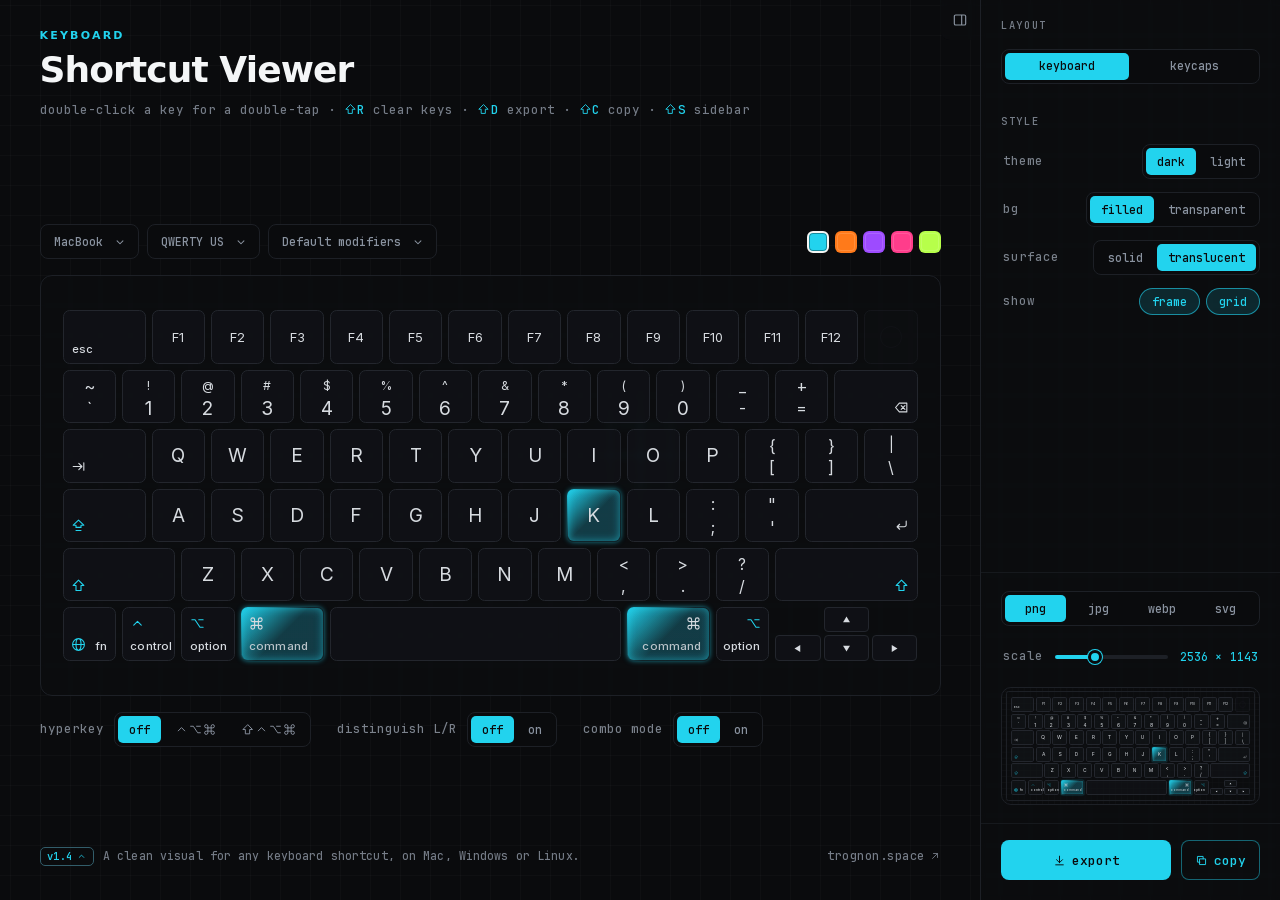
==== commit 08017d9c: "Keyboards for Mac, Windows and Linux, QWERTY or AZERTY; keys as printed Keyboards - Three menus abov" ====
--- a/site/index.html
+++ b/site/index.html
@@ -4,13 +4,13 @@
 <meta charset="UTF-8" />
 <meta name="viewport" content="width=device-width, initial-scale=1.0" />
 <title>Keyboard Shortcut Viewer</title>
-<meta name="description" content="Pick any Mac shortcut and export it as a clean image — the full MacBook keyboard or compact keycaps, in PNG, JPG, WebP, or SVG. Hyperkey, left/right modifiers, double-tap. Runs in the browser, no sign-up." />
+<meta name="description" content="Pick any keyboard shortcut, on Mac, Windows or Linux, and export it as a clean image — the full keyboard or compact keycaps, in PNG, JPG, WebP, or SVG. QWERTY or AZERTY, hyperkey, left/right modifiers, double-tap. Runs in the browser, no sign-up." />
 <meta name="theme-color" content="#0a0b0d" />
 <meta name="color-scheme" content="dark" />
 <link rel="canonical" href="https://ksv.trognon.space/" />
 <meta property="og:site_name" content="Keyboard Shortcut Viewer" />
 <meta property="og:title" content="Keyboard Shortcut Viewer" />
-<meta property="og:description" content="Pick any Mac shortcut and export it as a clean image — full keyboard or keycaps. No install, no sign-up." />
+<meta property="og:description" content="Pick any keyboard shortcut, on Mac, Windows or Linux, and export it as a clean image — full keyboard or keycaps. No install, no sign-up." />
 <meta property="og:type" content="website" />
 <meta property="og:url" content="https://ksv.trognon.space/" />
 <meta property="og:image" content="https://ksv.trognon.space/og-preview.png" />
@@ -19,7 +19,7 @@
 <meta property="og:image:alt" content="Keyboard Shortcut Viewer: a MacBook keyboard with ⌘K selected, next to the export panel." />
 <meta name="twitter:card" content="summary_large_image" />
 <meta name="twitter:title" content="Keyboard Shortcut Viewer" />
-<meta name="twitter:description" content="Pick any Mac shortcut and export it as a clean image — full keyboard or keycaps. No install, no sign-up." />
+<meta name="twitter:description" content="Pick any keyboard shortcut, on Mac, Windows or Linux, and export it as a clean image — full keyboard or keycaps. No install, no sign-up." />
 <meta name="twitter:image" content="https://ksv.trognon.space/og-preview.png" />
 <link rel="icon" href="/favicon.ico" sizes="any" />
 <link rel="icon" href="/favicon/favicon.svg" type="image/svg+xml" />
@@ -32,7 +32,7 @@
 <body>
 <!-- small screens only (styles.css): the app is desktop-sized and scrolls sideways -->
 <div class="small-screen" role="note">
-  <span>Built for a desktop screen: here the keyboard scrolls sideways.</span>
+  <span>Built for desktop screens, scrolls sideways.</span>
   <button id="smallScreenClose" aria-label="dismiss"><i data-icon="cross"></i></button>
 </div>
 <div id="app" class="ksv-app opt-d">
@@ -43,11 +43,24 @@
     <div class="head">
       <span class="eyebrow">keyboard</span>
       <h1 class="title">Shortcut Viewer</h1>
-      <p class="lede">double-click a key for a double-tap · <b><i data-icon="shift"></i>R</b> clear keys · <b><i data-icon="shift"></i>L</b> change layout · <b><i data-icon="shift"></i>D</b> export · <b><i data-icon="shift"></i>C</b> copy</p>
+      <p class="lede">double-click a key for a double-tap · <b><i data-icon="shift"></i>R</b> clear keys · <b><i data-icon="shift"></i>D</b> export · <b><i data-icon="shift"></i>C</b> copy · <b><i data-icon="shift"></i>S</b> sidebar</p>
     </div>
 
     <div class="kb-wrap">
       <div class="kb-controls">
+        <div class="kb-picks">
+          <div class="kbc kb-pick" id="osPick"></div>
+          <div class="kbc kb-pick" id="langPick"></div>
+          <div class="kbc kb-pick" id="lookPick"></div>
+        </div>
+        <div class="kbc accent-kbc">
+          <div class="swatches" id="accentSwatches"></div>
+        </div>
+      </div>
+
+      <div class="panel"><div id="kbMount"></div></div>
+
+      <div class="kb-controls kb-below">
         <div class="kbc">
           <span class="kbc-l">hyperkey</span>
           <div class="seg" id="hyperSeg"></div>
@@ -60,21 +73,17 @@
           <span class="kbc-l" title="several trigger keys in a row">combo mode</span>
           <div class="seg" id="comboSeg"></div>
         </div>
-        <div class="kbc accent-kbc">
-          <div class="swatches" id="accentSwatches"></div>
-        </div>
       </div>
-
-      <div class="panel"><div id="kbMount"></div></div>
     </div>
 
     <footer class="d-footer">
-      <span class="cf-meta"><span class="ver-menu" hidden><button class="cf-ver" id="verBtn" aria-haspopup="menu" aria-expanded="false" aria-controls="verList"></button><span class="ver-list" id="verList" role="menu" hidden></span></span><span class="cf-text">A clean visual for any shortcut on MacBook, because I needed one for a blog article.</span></span>
+      <span class="cf-meta"><span class="ver-menu" hidden><button class="cf-ver" id="verBtn" aria-haspopup="menu" aria-expanded="false" aria-controls="verList"></button><span class="ver-list" id="verList" role="menu" hidden></span></span><span class="cf-text">A clean visual for any keyboard shortcut, on Mac, Windows or Linux.</span></span>
       <a class="cf-link" href="https://trognon.space" target="_blank" rel="noopener noreferrer">trognon.space<i data-icon="external"></i></a>
     </footer>
   </div>
 
-  <aside class="rail">
+  <button class="rail-btn" id="railBtn" aria-controls="rail"><i data-icon="sidebar"></i></button>
+  <aside class="rail" id="rail">
     <div class="inspector">
       <section class="grp">
         <div class="grp-h">layout</div>
--- a/site/styles.css
+++ b/site/styles.css
@@ -57,6 +57,7 @@
 /* blank Touch ID placeholder at the end of the function row */
 .ksv-touchid { pointer-events: none; opacity: .4; }
 .ksv-touchid::after { content: ''; width: 38%; aspect-ratio: 1; border-radius: 50%; border: 1px solid var(--keyBorder); opacity: .55; }
+.ksv-touchid.no-sensor::after { display: none; }
 .ksv-key {
   position: relative; box-sizing: border-box;
   border: 1px solid var(--keyBorder); background: var(--keyBg); color: var(--keyFg);
@@ -64,7 +65,7 @@
      fallbacks here mirror KEYSPEC so the stylesheet is still correct on its own */
   border-radius: calc(var(--keyH, 56px) * var(--r-radius, 0.125)); height: var(--keyH, 58px);
   display: flex; align-items: center; justify-content: center;
-  font: 400 max(var(--fmin-letter, 19px), calc(var(--keyH, 56px) * var(--r-letter, 0.340)))/1 var(--key); cursor: pointer; user-select: none; padding: 0;
+  font: 400 max(var(--fmin-letter, 19px), calc(var(--keyH, 56px) * var(--r-letter, 0.330)))/1 var(--key); cursor: pointer; user-select: none; padding: 0;
   transition: transform .05s ease;
 }
 .ksv-fn { font-size: max(var(--fmin-fn, 13px), calc(var(--keyH, 56px) * var(--r-fn, 0.232))); }
@@ -77,6 +78,22 @@
 .ksv-key.sm.fnkey { flex-direction: column; justify-content: space-between; }
 .ksv-key.sm.fnkey .cap { order: 2; align-self: flex-start; }
 .ksv-key.sm.fnkey .sub { order: 1; align-self: flex-end; }
+/* a MacBook's modifiers as printed (ksv.js LOOKS): a lone glyph in the bottom corner (low),
+   the globe and "fn" at either end of the bottom line (spread), larger words and a narrower
+   margin (phys: KEYSPEC.phys) */
+.ksv-key.sm .sub:empty { display: none; }
+/* a logo alone on its key, large and centred (a PC's super key: KEYSPEC.big) */
+.ksv-key.sm.big { justify-content: center; align-items: center; }
+.ksv-key.sm.big .cap { font-size: calc(var(--keyH, 56px) * var(--r-big, 0.42)); }
+.ksv-key.sm.low { justify-content: flex-end; }
+.ksv-key.sm.low:has(> .sub:not(:empty)) { justify-content: space-between; }
+.ksv-key.sm.phys { padding-left: calc(var(--keyH, 56px) * var(--r-phys-padx, 0.14)); padding-right: calc(var(--keyH, 56px) * var(--r-phys-padx, 0.14)); }
+.ksv-key.sm.phys .sub { font-size: max(var(--fmin-sub, 11px), calc(var(--keyH, 56px) * var(--r-phys-sub, 0.215))); }
+.ksv-key.sm.fnkey.spread { flex-direction: row; align-items: flex-end; justify-content: space-between; }
+.ksv-key.sm.fnkey.spread .cap, .ksv-key.sm.fnkey.spread .sub { order: 0; align-self: auto; }
+/* a lone small character in the top-left corner (², on a French PC) */
+.ksv-key.corner { align-items: flex-start; justify-content: flex-start; padding: calc(var(--keyH, 56px) * var(--r-pady, 0.143)) calc(var(--keyH, 56px) * var(--r-padx, 0.161));
+  font-size: max(var(--fmin-fn, 13px), calc(var(--keyH, 56px) * var(--r-dual, 0.3))); }
 .ic { display: block; }
 /* a run of glyphs inline in text (segmented control labels) */
 .ic-row { display: inline-flex; align-items: center; gap: 1px; font-size: 13px; vertical-align: middle; }
@@ -129,6 +146,40 @@
     0 0 calc(var(--keyH) * var(--on-glow-size, 0.1)) 0 color-mix(in oklab, var(--accent) calc(var(--on-glow, 0.55) * 100%), transparent),
     inset 0 0 calc(var(--keyH) * var(--on-inner-size, 0.16)) color-mix(in oklab, var(--accent) calc(var(--on-inner, 0.55) * 100%), transparent);
 }
+/* two legends, stacked as printed (KEYSPEC.dual*; the export: drawKeyFace): each centred on its
+   KEYSPEC.dualY line. Under a symbol, a digit reads as large as a letter */
+.ksv-key .dual { position: absolute; inset: 0; }
+.ksv-key .dual > span { position: absolute; left: 0; right: 0; text-align: center; line-height: 1; transform: translateY(-50%);
+  top: calc(var(--keyH, 56px) * var(--r-dual-y0, 0.28)); font-size: max(var(--fmin-fn, 13px), calc(var(--keyH, 56px) * var(--r-dual, 0.3))); }
+.ksv-key .dual > span + span { top: calc(var(--keyH, 56px) * var(--r-dual-y1, 0.7)); }
+.ksv-key .dual > span.short { transform: translateY(-50%) scale(.85); } /* ksv.js SHORT */
+.ksv-key .dual.num > span:first-child { font-size: max(var(--fmin-sub, 11px), calc(var(--keyH, 56px) * var(--r-dual-sm, 0.23))); }
+.ksv-key .dual.num > span + span { font-size: max(var(--fmin-letter, 19px), calc(var(--keyH, 56px) * var(--r-letter, 0.33))); }
+/* ISO return (AZERTY): an L over two rows. The button spans its row and hangs over the next
+   one (the negative margin keeps its row one key high); its surface is the SVG path from
+   isoShape() (ksv.js), painted here like any key, idle or selected. Only the path takes
+   clicks, so the corner it leaves free stays the neighbour's. */
+.ksv-key.iso-ret {
+  height: calc(2 * var(--keyH, 56px) + var(--g, 6px)); margin-bottom: calc(-1 * (var(--keyH, 56px) + var(--g, 6px)));
+  padding-bottom: calc(var(--keyH, 56px) * (1 + var(--r-pady, 0.143)) + var(--g, 6px));
+  z-index: 1; pointer-events: none;
+}
+.ksv-key.iso-ret, .ksv-key.iso-ret:hover, .opt-d .stage .ksv-key.iso-ret.on, .opt-d .is-board .ksv-key.iso-ret.on { background: none; border-color: transparent; box-shadow: none; }
+.iso-shape { position: absolute; inset: -1px; width: calc(100% + 2px); height: calc(100% + 2px); overflow: visible; z-index: -1; pointer-events: none; }
+.iso-shape path { pointer-events: none; }
+.iso-shape .iso-face { fill: var(--keyBg); pointer-events: auto; }
+.ksv-static .iso-shape .iso-face { pointer-events: none; }
+.iso-edge { fill: none; stroke: var(--keyBorder); stroke-width: 1; }
+.ksv-key.iso-ret:hover .iso-edge { stroke: var(--accent); }
+.iso-tint, .iso-wash, .iso-inner, .iso-ring { display: none; }
+.iso-s0 { stop-color: var(--accent); stop-opacity: var(--on-ring-from, 1); }
+.iso-s1 { stop-color: var(--accent); stop-opacity: var(--on-ring-to, .1); }
+.ksv-key.iso-ret.on .iso-edge { display: none; }
+.ksv-key.iso-ret.on .iso-tint, .ksv-key.iso-ret.on .iso-wash, .ksv-key.iso-ret.on .iso-inner, .ksv-key.iso-ret.on .iso-ring { display: inline; }
+.iso-wash { fill: var(--accent); fill-opacity: var(--on-fill, .14); }
+.iso-inner { fill: none; stroke: var(--accent); stroke-opacity: var(--on-inner, .55); stroke-width: 2; }
+.iso-ring { fill: none; stroke-width: 1.5; }
+.ksv-key.iso-ret.on .iso-shape { filter: drop-shadow(0 0 calc(var(--keyH, 56px) * var(--on-glow-size, 0.1) / 2) color-mix(in oklab, var(--accent) calc(var(--on-glow, 0.55) * 100%), transparent)); }
 /* the arrow cluster's gap is half the key gap — the export draws the same (drawBoard) */
 .ksv-arrows { display: grid; grid-template-columns: repeat(3, 1fr); grid-template-rows: 1fr 1fr; gap: calc(var(--g, 6px) / 2); }
 .ksv-arrows .ar { height: calc((var(--keyH, 58px) - var(--g, 6px) / 2) / 2); font-size: max(var(--fmin-sub, 11px), calc(var(--keyH, 56px) * var(--r-sub, 0.196))); border-radius: calc(var(--keyH, 56px) * var(--r-radius, 0.125) * 0.6); }
@@ -173,6 +224,8 @@
   min-width: 1120px;
   /* rail grows gently on large screens, the stage (1fr) takes the rest */
   display: grid; grid-template-columns: 1fr 300px;
+  /* the rail folds away (⇧S: app.js toggleRail), the stage takes its room */
+  transition: grid-template-columns .3s ease;
   /* content max-width that the stage column centers around (see .head / .kb-wrap / .d-footer) */
   --content-max: 1180px;
 }
@@ -212,21 +265,74 @@
 .opt-d .kb-controls { display: flex; flex-wrap: wrap; align-items: center; gap: 14px 26px; margin: 0 0 16px; }
 .opt-d .kbc { display: flex; align-items: center; gap: 10px; }
 .opt-d .kbc.accent-kbc { margin-left: auto; }
+.opt-d .kbc[hidden] { display: none; }
+.opt-d .kb-controls.kb-below { margin: 16px 0 0; }
+/* while the pointer is on the keyboard, the controls above and below it step back: they
+   fade, shrink a little toward the keyboard and soften, as if further away */
+.opt-d .kb-controls { transition: opacity .25s ease, transform .35s ease, filter .35s ease; transform-origin: 50% 100%; }
+.opt-d .kb-controls.kb-below { transform-origin: 50% 0; }
+.opt-d .kb-wrap:has(> .panel:hover) .kb-controls { opacity: .35; transform: scale(.985); filter: blur(.6px); }
+/* keyboard layout: a native select, dressed like the segmented controls */
+/* the three dropdowns read as one group: closer than the other controls */
+.opt-d .kb-picks { display: flex; flex-wrap: wrap; gap: 8px; }
+.opt-d .kb-pick { position: relative; }
+.opt-d .pick-btn {
+  display: inline-flex; align-items: center; gap: 10px; height: 35px; padding: 0 11px 0 13px;
+  background: var(--field); border: 1px solid var(--line); border-radius: 8px;
+  font: 600 11.5px/1 var(--mono); color: var(--field-text); cursor: pointer;
+}
+.opt-d .pick-btn:hover, .opt-d .pick-btn[aria-expanded="true"] { background: var(--field-hover); color: var(--field-hover-text); }
+.opt-d .pick-btn > .ic:last-child { width: 14px; height: 14px; transform: rotate(180deg); transition: transform .15s ease; }
+.opt-d .pick-btn[aria-expanded="true"] > .ic:last-child { transform: none; }
+/* an option's icon (the super key's look), before its label */
+.opt-d .pick-btn > .ic:not(:last-child), .opt-d .pick-opt .ic { width: 14px; height: 14px; flex: none; }
+.opt-d .pick-btn > .ic:not(:last-child) { margin-right: -2px; }
+/* the options: the segmented control's look, stacked (.seg) */
+.opt-d .pick-list {
+  position: absolute; left: 0; top: calc(100% + 6px); z-index: 6; min-width: 100%; box-sizing: border-box;
+  display: flex; flex-direction: column; gap: 3px; padding: 3px; border: 1px solid var(--line); border-radius: 8px;
+  background: var(--field); box-shadow: 0 8px 24px rgba(0,0,0,.25);
+}
+.opt-d .pick-list[hidden] { display: none; }
+.opt-d .pick-opt {
+  display: flex; align-items: center; gap: 8px; height: 29px; padding: 0 10px; border: none; background: none; border-radius: 5px; text-align: left; white-space: nowrap;
+  font: 600 11.5px/1 var(--mono); color: var(--field-text); cursor: pointer;
+}
+.opt-d .pick-opt:hover, .opt-d .pick-opt:focus-visible { background: var(--field-hover); color: var(--field-hover-text); outline: none; }
+.opt-d .pick-opt.on { background: var(--accent); color: var(--onFg, #0a0b0d); }
 .opt-d .kbc.accent-kbc .swatches { gap: 6px; }
 .opt-d .kbc.accent-kbc .sw-chip { width: 22px; height: 22px; border-radius: 6px; }
 .opt-d .kbc-l { font: 500 12.5px/1 var(--mono); color: var(--label); }
 
-/* right rail — floats over the grid like the keyboard case */
+/* right rail — docked to the window's right edge, over the grid: the keyboard case's fill
+   and blur, one border on the stage side */
 .opt-d .rail {
   position: relative; z-index: 1;
-  margin: 16px 16px 16px 0;
-  /* match the keyboard case (.panel) so both floating surfaces read the same:
-     same border, radius, fill, blur, and no shadow */
-  border: 1px solid var(--line); border-radius: 12px;
+  border-left: 1px solid var(--line);
   background: var(--rail-bg);
   -webkit-backdrop-filter: blur(3px); backdrop-filter: blur(3px);
-  display: flex; flex-direction: column; min-height: 0; overflow: hidden;
-}
+  display: flex; flex-direction: column; min-height: 0; min-width: 0; overflow: hidden;
+  /* hidden once folded (its controls leave the tab order: app.js), shown as it starts to open */
+  transition: visibility 0s .3s;
+}
+/* the content keeps its width while the column narrows: it slides out of view */
+.opt-d .rail > * { min-width: 299px; }
+.opt-d.rail-off { grid-template-columns: 1fr 0px; }
+/* the rail's toggle: tucked into the stage's top-right corner, against the rail (or the
+   window's edge once it's folded) and riding along with it; filled like the keyboard case,
+   rounded only on the corner that faces the page */
+.opt-d .rail-btn {
+  position: absolute; top: 0; right: 300px; z-index: 3;
+  display: grid; place-items: center; width: 40px; height: 40px; padding: 0;
+  background: var(--case-bg); -webkit-backdrop-filter: blur(3px); backdrop-filter: blur(3px);
+  border: none; border-radius: 0 0 0 10px;
+  color: var(--field-text); cursor: pointer; transition: right .3s ease;
+}
+.opt-d .rail-btn .ic { width: 16px; height: 16px; }
+.opt-d .rail-btn:hover { background: var(--field-hover); color: var(--field-hover-text); }
+.opt-d.rail-off .rail-btn { right: 0; }
+.opt-d.rail-off .rail { visibility: hidden; border-left-color: transparent; }
+.opt-d:not(.rail-off) .rail { transition: none; }
 .opt-d .rlbl { font: 500 11px/1 var(--mono); letter-spacing: .04em; color: var(--muted-text); }
 .opt-d .prev-card {
   margin-top: 12px; min-height: 80px; border: 1px solid var(--line); background: var(--canvas-bg);
@@ -308,7 +414,7 @@
 .sw-chip.on { border-color: var(--sw-on, #f4f6f4); box-shadow: inset 0 0 0 1px rgba(0,0,0,.35); }
 
 /* ===== transparent background: a checkerboard in the theme's tones ===== */
-.ksv-app .prev-card.is-trans, .opt-d.cv-trans {
+.ksv-app .prev-card.is-trans, .opt-d.cv-trans, .opt-d .shot.is-trans, .opt-d .shot-fig.is-trans {
   background-color: var(--check-base);
   background-image: conic-gradient(var(--check) 90deg, transparent 90deg 180deg, var(--check) 180deg 270deg, transparent 270deg);
   background-size: 18px 18px;
@@ -370,7 +476,9 @@
 /* ===== cursor light on the hairlines: near the cursor, the case's and the keys' borders
    light up, with a soft glow around the lit part. The rings live in .spot-layer, an empty
    copy of the keyboard laid over it inside the case (app.js buildSpotLayer): each ring is
-   one radial gradient fixed to the viewport (at the cursor glow's position, set on .panel)
+   one radial gradient in the case's coordinates (the cursor glow's position, set on .panel;
+   each copy key's --kx / --ky, its place in the case: app.js syncSpotLayer), so it holds as
+   the case leans,
    masked to a 1 px border, so every border samples the same light; the layer's
    drop-shadow then glows only what's lit, fading with it. Page only: no cursor in exports. */
 .opt-d .spot-layer {
@@ -385,13 +493,15 @@
 .opt-d .spot-layer .ksv-key > *, .opt-d .spot-layer .ksv-key::after { visibility: hidden; }
 .opt-d .spot-ring, .opt-d .spot-layer .ksv-key::before {
   content: ''; position: absolute; inset: -1px; border-radius: inherit; padding: 1px;
-  background: radial-gradient(var(--spot-r, 110px) circle at var(--spot-x, -999px) var(--spot-y, -999px),
-    var(--accent), color-mix(in oklab, var(--accent) 45%, transparent) 40%, transparent 75%) fixed;
+  background: radial-gradient(var(--spot-r, 110px) circle at calc(var(--spot-x, -999px) - var(--kx, 0px)) calc(var(--spot-y, -999px) - var(--ky, 0px)),
+    var(--accent), color-mix(in oklab, var(--accent) 45%, transparent) 40%, transparent 75%);
   -webkit-mask: linear-gradient(#000 0 0) content-box, linear-gradient(#000 0 0);
   -webkit-mask-composite: xor; mask-composite: exclude;
 }
 .opt-d .spot-ring { inset: 0; }
 .opt-d .spot-layer .ksv-key.locked::before, .opt-d .spot-layer .ksv-key.maxed::before, .opt-d .spot-layer .ksv-touchid::before { display: none; }
+/* the ISO return's ring would be its box, not its L: no border light on it */
+.opt-d .spot-layer .ksv-key.iso-ret::before { display: none; }
 
 /* export / copy with nothing to export (keycaps, no key selected) */
 .opt-d .rail-foot .go:disabled { opacity: .42; cursor: not-allowed; filter: none; }
@@ -400,10 +510,41 @@
 .small-screen { display: none; }
 @media (max-width: 767px) {
   .small-screen {
-    display: flex; align-items: center; gap: 12px; position: fixed; top: 0; left: 0; right: 0; z-index: 10;
-    padding: 12px 16px; background: #14161a; color: #e6eaef; border-bottom: 1px solid #23262d;
+    display: flex; align-items: center; gap: 12px; position: fixed; bottom: 0; left: 0; right: 0; z-index: 10;
+    padding: 12px 16px; background: #14161a; color: #e6eaef; border-top: 1px solid #23262d;
     font: 500 13px/1.4 'JetBrains Mono', ui-monospace, monospace;
   }
   .small-screen span { flex: 1; }
   .small-screen button { flex: none; display: grid; place-items: center; width: 32px; height: 32px; border: 0; border-radius: 8px; background: #23262d; color: inherit; font-size: 16px; cursor: pointer; }
 }
+/* narrower than the app (.opt-d min-width), the page scrolls sideways: the rail's toggle stays
+   in the screen's top-right corner, where it can always be reached */
+@media (max-width: 1119px) {
+  .opt-d .rail-btn, .opt-d.rail-off .rail-btn { position: fixed; right: 0; z-index: 11; transition: none; }
+}
+
+/* ===== what went out, with the rail folded (app.js showShot): a thumbnail bottom right,
+   then the image large on a click ===== */
+.opt-d .shot {
+  position: fixed; right: 32px; bottom: 30px; z-index: 20; padding: 0; cursor: zoom-in;
+  display: block; border: 1px solid var(--line); border-radius: 10px; overflow: hidden;
+  background: var(--canvas-bg); box-shadow: 0 10px 30px rgba(0,0,0,.35);
+  /* slides in from the right edge, and back out past it when it goes */
+  opacity: 0; transform: translateX(calc(100% + 40px)); transition: opacity .3s ease, transform .35s cubic-bezier(.2, .8, .2, 1);
+}
+.opt-d .shot.in { opacity: 1; transform: none; }
+.opt-d .shot:hover { border-color: var(--accent); }
+.opt-d .shot img { display: block; max-width: 220px; max-height: 120px; }
+.opt-d .shot-cap {
+  position: absolute; left: 6px; bottom: 6px; padding: 3px 6px; border-radius: 5px;
+  font: 600 10.5px/1 var(--mono); color: var(--onFg, #0a0b0d); background: var(--accent);
+}
+.opt-d .shot-view {
+  position: fixed; inset: 0; z-index: 30; display: flex; flex-direction: column; align-items: center; justify-content: center; gap: 14px;
+  padding: 40px; background: rgba(0,0,0,.6); -webkit-backdrop-filter: blur(6px); backdrop-filter: blur(6px);
+  cursor: zoom-out; outline: none; opacity: 0; transition: opacity .2s ease;
+}
+.opt-d .shot-view.in { opacity: 1; }
+.opt-d .shot-fig { border: 1px solid var(--line); border-radius: 12px; overflow: hidden; background: var(--canvas-bg); max-width: 100%; }
+.opt-d .shot-fig img { display: block; max-width: min(90vw, 1400px); max-height: 78vh; }
+.opt-d .shot-name { font: 500 11.5px/1 var(--mono); color: #cfd4da; }
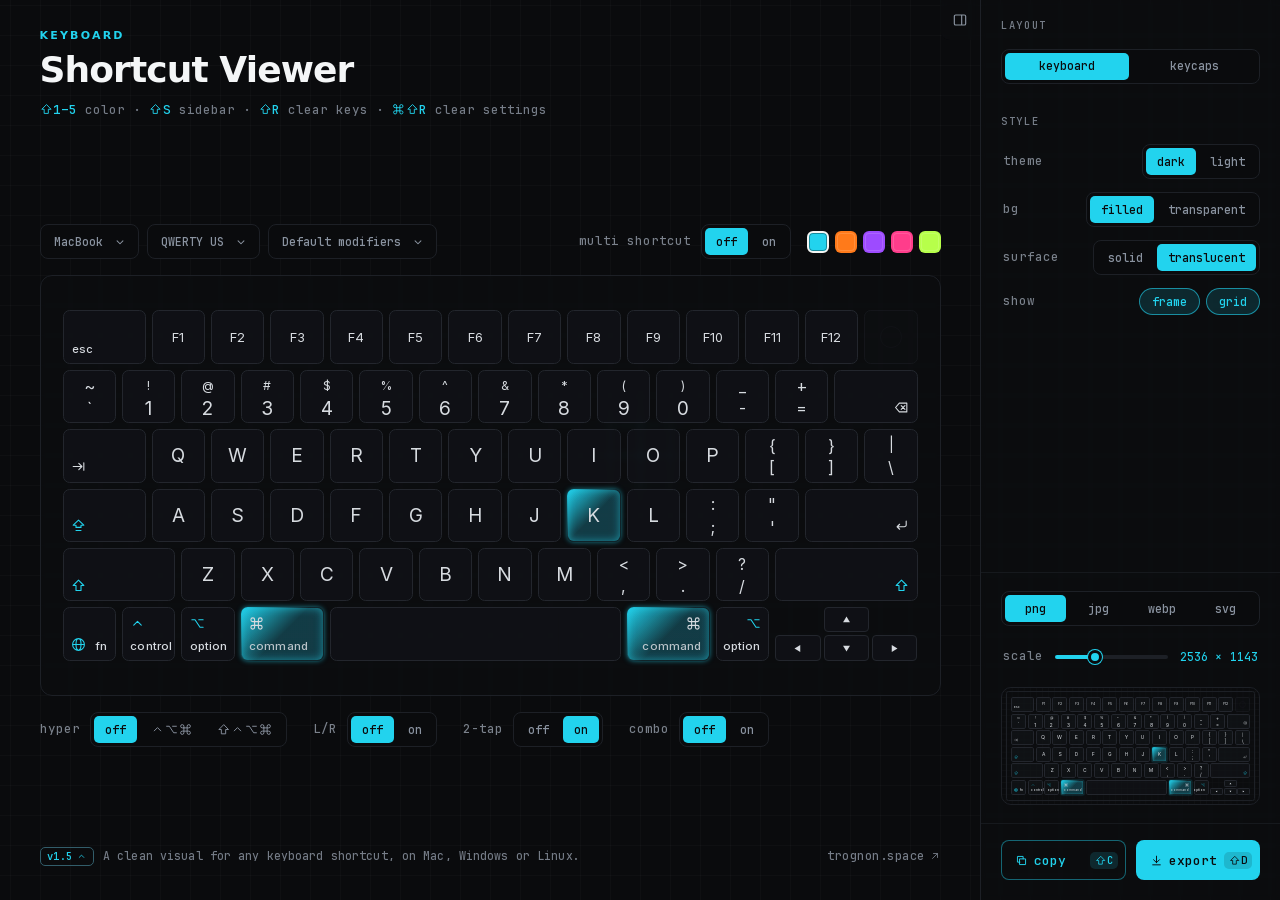
==== commit 0ef8f4b8: "Several shortcuts in one image; colours of your own Shortcuts - Multi shortcut (next to the swatches" ====
--- a/site/index.html
+++ b/site/index.html
@@ -43,7 +43,7 @@
     <div class="head">
       <span class="eyebrow">keyboard</span>
       <h1 class="title">Shortcut Viewer</h1>
-      <p class="lede">double-click a key for a double-tap · <b><i data-icon="shift"></i>R</b> clear keys · <b><i data-icon="shift"></i>D</b> export · <b><i data-icon="shift"></i>C</b> copy · <b><i data-icon="shift"></i>S</b> sidebar</p>
+      <p class="lede"><b><i data-icon="shift"></i>1–5</b> <span id="digitHint">color</span> · <span class="hint-rail"><b><i data-icon="shift"></i>S</b> sidebar · </span><b><i data-icon="shift"></i>R</b> clear keys · <b><i data-icon="cmd"></i><i data-icon="shift"></i>R</b> clear settings</p>
     </div>
 
     <div class="kb-wrap">
@@ -54,6 +54,8 @@
           <div class="kbc kb-pick" id="lookPick"></div>
         </div>
         <div class="kbc accent-kbc">
+          <span class="kbc-l" title="one shortcut per color">multi shortcut</span>
+          <div class="seg" id="multiSeg"></div>
           <div class="swatches" id="accentSwatches"></div>
         </div>
       </div>
@@ -62,15 +64,19 @@
 
       <div class="kb-controls kb-below">
         <div class="kbc">
-          <span class="kbc-l">hyperkey</span>
+          <span class="kbc-l" title="caps lock as ctrl, opt and cmd">hyper</span>
           <div class="seg" id="hyperSeg"></div>
         </div>
         <div class="kbc">
-          <span class="kbc-l">distinguish L/R</span>
+          <span class="kbc-l" title="tell left and right modifiers apart">L/R</span>
           <div class="seg" id="lrSeg"></div>
         </div>
         <div class="kbc">
-          <span class="kbc-l" title="several trigger keys in a row">combo mode</span>
+          <span class="kbc-l" title="double-click a key to press it twice">2-tap</span>
+          <div class="seg" id="dblSeg"></div>
+        </div>
+        <div class="kbc">
+          <span class="kbc-l" title="several trigger keys in a row">combo</span>
           <div class="seg" id="comboSeg"></div>
         </div>
       </div>
@@ -131,8 +137,8 @@
     </div>
 
     <div class="rail-foot">
+      <button class="go alt" id="copyBtn">copy</button>
       <button class="go" id="exportBtn">export</button>
-      <button class="go alt" id="copyBtn">copy</button>
     </div>
   </aside>
 </div>
--- a/site/styles.css
+++ b/site/styles.css
@@ -111,7 +111,7 @@
 .ksv-key.dbl::after {
   content: '2'; position: absolute; top: -6px; right: -6px; z-index: 4;
   width: 18px; height: 18px; border-radius: 50%;
-  background: var(--accent); color: var(--onFg, #0a0b0d);
+  background: var(--badge, var(--accent)); color: var(--badge-fg, var(--onFg, #0a0b0d));
   font: 700 11px/18px var(--key); text-align: center;
   box-shadow: 0 0 0 2px var(--keyBg, #131519);
 }
@@ -137,6 +137,15 @@
       color-mix(in oklab, var(--accent) calc(var(--on-ring-to, 0.16) * 100%), transparent) var(--on-ring-stop, 75%)) border-box;
   /* solid key surface behind the translucent accent layers (matches the idle key);
      each surface supplies its own --keyBg — solid on the preview/export, frosted on the selector */
+  background-color: var(--keyBg);
+}
+/* a key in several shortcuts (ksv.js paint): their colours in a soft 135° gradient (--multi,
+   ONSTATE.multi), the wash and glows in their average (--accent, set on the key) */
+.opt-d .stage .ksv-key.on.multi,
+.opt-d .is-board .ksv-key.on.multi {
+  background:
+    linear-gradient(color-mix(in oklab, var(--accent) calc(var(--on-fill, 0.26) * 100%), transparent) 0 100%) padding-box,
+    var(--multi) border-box;
   background-color: var(--keyBg);
 }
 /* glow geometry is per-surface (the selector tracks the cursor; the preview is
@@ -300,7 +309,8 @@
 }
 .opt-d .pick-opt:hover, .opt-d .pick-opt:focus-visible { background: var(--field-hover); color: var(--field-hover-text); outline: none; }
 .opt-d .pick-opt.on { background: var(--accent); color: var(--onFg, #0a0b0d); }
-.opt-d .kbc.accent-kbc .swatches { gap: 6px; }
+/* the multi shortcut switch, then its swatches (one per shortcut) */
+.opt-d .kbc.accent-kbc .swatches { gap: 6px; margin-left: 6px; }
 .opt-d .kbc.accent-kbc .sw-chip { width: 22px; height: 22px; border-radius: 6px; }
 .opt-d .kbc-l { font: 500 12.5px/1 var(--mono); color: var(--label); }
 
@@ -397,8 +407,16 @@
 .opt-d .rail-foot { padding: 16px 20px 20px; border-top: 1px solid var(--line-soft); display: flex; gap: 10px; }
 .opt-d .rail-foot .go { flex: 1; white-space: nowrap; display: flex; align-items: center; justify-content: center; gap: 6px; height: 40px; border-radius: 8px; border: none; background: var(--accent); color: var(--onFg, #0a0b0d); font: 700 13px/1 var(--mono); cursor: pointer; text-transform: lowercase; }
 .opt-d .rail-foot .go:hover { filter: brightness(1.06); }
+/* the button's hotkey on its right edge, the label on the left, in a small box tinted by the
+   label's colour */
+.opt-d .rail-foot .go:has(kbd) { justify-content: flex-start; padding: 0 8px 0 14px; }
+.opt-d .rail-foot .go kbd {
+  display: inline-flex; align-items: center; gap: 1px; margin-left: auto; padding: 3px 5px; border-radius: 5px;
+  font: 600 10.5px/1 var(--mono); text-transform: none; background: color-mix(in oklab, currentColor 14%, transparent);
+}
+.opt-d .rail-foot .go kbd .ic { width: 11px; height: 11px; }
 /* secondary action next to download: outlined, fills once copied */
-.opt-d .rail-foot .go.alt { flex: none; padding: 0 14px; background: none; color: var(--accent-ink); box-shadow: inset 0 0 0 1px color-mix(in oklab, var(--accent) 45%, transparent); }
+.opt-d .rail-foot .go.alt { flex: 1; background: none; color: var(--accent-ink); box-shadow: inset 0 0 0 1px color-mix(in oklab, var(--accent) 45%, transparent); }
 .opt-d .rail-foot .go.alt:hover { filter: none; background: color-mix(in oklab, var(--accent) 12%, transparent); }
 .opt-d .rail-foot .go.alt:disabled { opacity: .42; cursor: not-allowed; background: none; }
 .opt-d .rail-foot .go.alt.is-done { background: color-mix(in oklab, var(--accent) 18%, transparent); }
@@ -409,9 +427,64 @@
 
 /* ===== shared accent swatches ===== */
 .swatches { display: flex; gap: 7px; }
-.sw-chip { width: 26px; height: 26px; border-radius: 7px; border: 2px solid transparent; cursor: pointer; padding: 0; box-shadow: inset 0 0 0 1px var(--sw-inset, rgba(255,255,255,.14)); transition: transform .08s ease; }
+.sw-chip { width: 26px; height: 26px; border-radius: 7px; border: 2px solid transparent; cursor: pointer; padding: 0; background: var(--sw); box-shadow: inset 0 0 0 1px var(--sw-inset, rgba(255,255,255,.14)); transition: transform .08s ease; }
+/* a shortcut with no keys yet: its colour as an outline only */
+.sw-chip.empty { background: transparent; box-shadow: inset 0 0 0 2px var(--sw); }
 .sw-chip:hover { transform: translateY(-1px); }
 .sw-chip.on { border-color: var(--sw-on, #f4f6f4); box-shadow: inset 0 0 0 1px rgba(0,0,0,.35); }
+.sw-chip.on.empty { box-shadow: inset 0 0 0 2px var(--sw); }
+/* above a swatch, on hover or focus: edit its colour, clear its shortcut (while it has keys) */
+.sw { position: relative; display: flex; }
+.sw-tools {
+  position: absolute; bottom: calc(100% + 4px); left: 50%; transform: translate(-50%, 3px);
+  display: flex; gap: 3px; opacity: 0; pointer-events: none; transition: opacity .12s ease, transform .12s ease;
+}
+.sw-tools button {
+  display: grid; place-items: center; width: 20px; height: 20px; padding: 0; border: 0; border-radius: 6px;
+  background: var(--field); color: var(--field-text); box-shadow: inset 0 0 0 1px var(--line); cursor: pointer;
+}
+.sw-tools .ic { width: 12px; height: 12px; }
+.sw-tools button:hover { color: var(--field-hover-text); background: var(--field-hover); }
+.sw-tools button[hidden] { display: none; }
+/* the gap between the tools and the swatch keeps the hover */
+.sw-tools::after { content: ''; position: absolute; left: 0; right: 0; top: 100%; height: 6px; }
+.sw:hover .sw-tools, .sw:focus-within .sw-tools { opacity: 1; pointer-events: auto; transform: translate(-50%, 0); }
+
+/* the colour picker (app.js openPicker): just above its swatch, placed by script */
+.picker {
+  position: fixed; z-index: 25; width: 236px; box-sizing: border-box;
+  display: flex; flex-direction: column; gap: 8px; padding: 8px;
+  background: var(--field); border: 1px solid var(--line); border-radius: 10px; box-shadow: 0 10px 30px rgba(0,0,0,.35);
+}
+.pk-sv {
+  position: relative; height: 80px; border-radius: 6px; cursor: crosshair; touch-action: none; outline: none;
+  background: linear-gradient(to top, #000, transparent), linear-gradient(to right, #fff, hsl(var(--h, 0) 100% 50%));
+}
+.pk-sv:focus-visible { box-shadow: 0 0 0 2px var(--accent); }
+.pk-dot {
+  position: absolute; left: calc(var(--s, 1) * 100%); top: calc((1 - var(--v, 1)) * 100%);
+  width: 12px; height: 12px; border-radius: 50%; transform: translate(-50%, -50%); pointer-events: none;
+  border: 2px solid #fff; box-shadow: 0 0 0 1px rgba(0,0,0,.45);
+}
+.pk-hue {
+  -webkit-appearance: none; appearance: none; width: 100%; height: 10px; margin: 0; border-radius: 5px; cursor: pointer;
+  background: linear-gradient(to right, #f00, #ff0, #0f0, #0ff, #00f, #f0f, #f00);
+}
+.pk-hue::-webkit-slider-thumb { -webkit-appearance: none; width: 14px; height: 14px; border-radius: 50%; background: hsl(var(--h, 0) 100% 50%); border: 2px solid #fff; box-shadow: 0 0 0 1px rgba(0,0,0,.45); }
+.pk-hue::-moz-range-thumb { width: 10px; height: 10px; border-radius: 50%; background: hsl(var(--h, 0) 100% 50%); border: 2px solid #fff; }
+.pk-row { display: flex; gap: 6px; }
+.pk-hex {
+  flex: 1; min-width: 0; height: 28px; padding: 0 8px; box-sizing: border-box; border-radius: 6px;
+  background: var(--canvas-bg); border: 1px solid var(--line); color: var(--text); font: 600 11.5px/1 var(--mono);
+}
+.pk-hex:focus { outline: none; border-color: var(--accent); }
+.pk-reset {
+  display: inline-flex; align-items: center; gap: 5px; height: 28px; padding: 0 8px; border: 0; border-radius: 6px;
+  background: none; color: var(--field-text); box-shadow: inset 0 0 0 1px var(--line); font: 600 11px/1 var(--mono); cursor: pointer;
+}
+.pk-reset:hover { color: var(--field-hover-text); background: var(--field-hover); }
+.pk-reset .ic { width: 12px; height: 12px; }
+.pk-reset[hidden] { display: none; }
 
 /* ===== transparent background: a checkerboard in the theme's tones ===== */
 .ksv-app .prev-card.is-trans, .opt-d.cv-trans, .opt-d .shot.is-trans, .opt-d .shot-fig.is-trans {
@@ -510,17 +583,17 @@
 .small-screen { display: none; }
 @media (max-width: 767px) {
   .small-screen {
-    display: flex; align-items: center; gap: 12px; position: fixed; bottom: 0; left: 0; right: 0; z-index: 10;
-    padding: 12px 16px; background: #14161a; color: #e6eaef; border-top: 1px solid #23262d;
+    display: flex; align-items: center; gap: 12px; position: fixed; top: 0; left: 0; right: 0; z-index: 10;
+    padding: 12px 16px; background: #14161a; color: #e6eaef; border-bottom: 1px solid #23262d;
     font: 500 13px/1.4 'JetBrains Mono', ui-monospace, monospace;
   }
   .small-screen span { flex: 1; }
   .small-screen button { flex: none; display: grid; place-items: center; width: 32px; height: 32px; border: 0; border-radius: 8px; background: #23262d; color: inherit; font-size: 16px; cursor: pointer; }
 }
-/* narrower than the app (.opt-d min-width), the page scrolls sideways: the rail's toggle stays
-   in the screen's top-right corner, where it can always be reached */
+/* narrower than the app (.opt-d min-width), the page scrolls sideways: the rail stays open
+   and can't be folded (app.js NARROW) */
 @media (max-width: 1119px) {
-  .opt-d .rail-btn, .opt-d.rail-off .rail-btn { position: fixed; right: 0; z-index: 11; transition: none; }
+  .opt-d .rail-btn, .opt-d .hint-rail { display: none; }
 }
 
 /* ===== what went out, with the rail folded (app.js showShot): a thumbnail bottom right,
